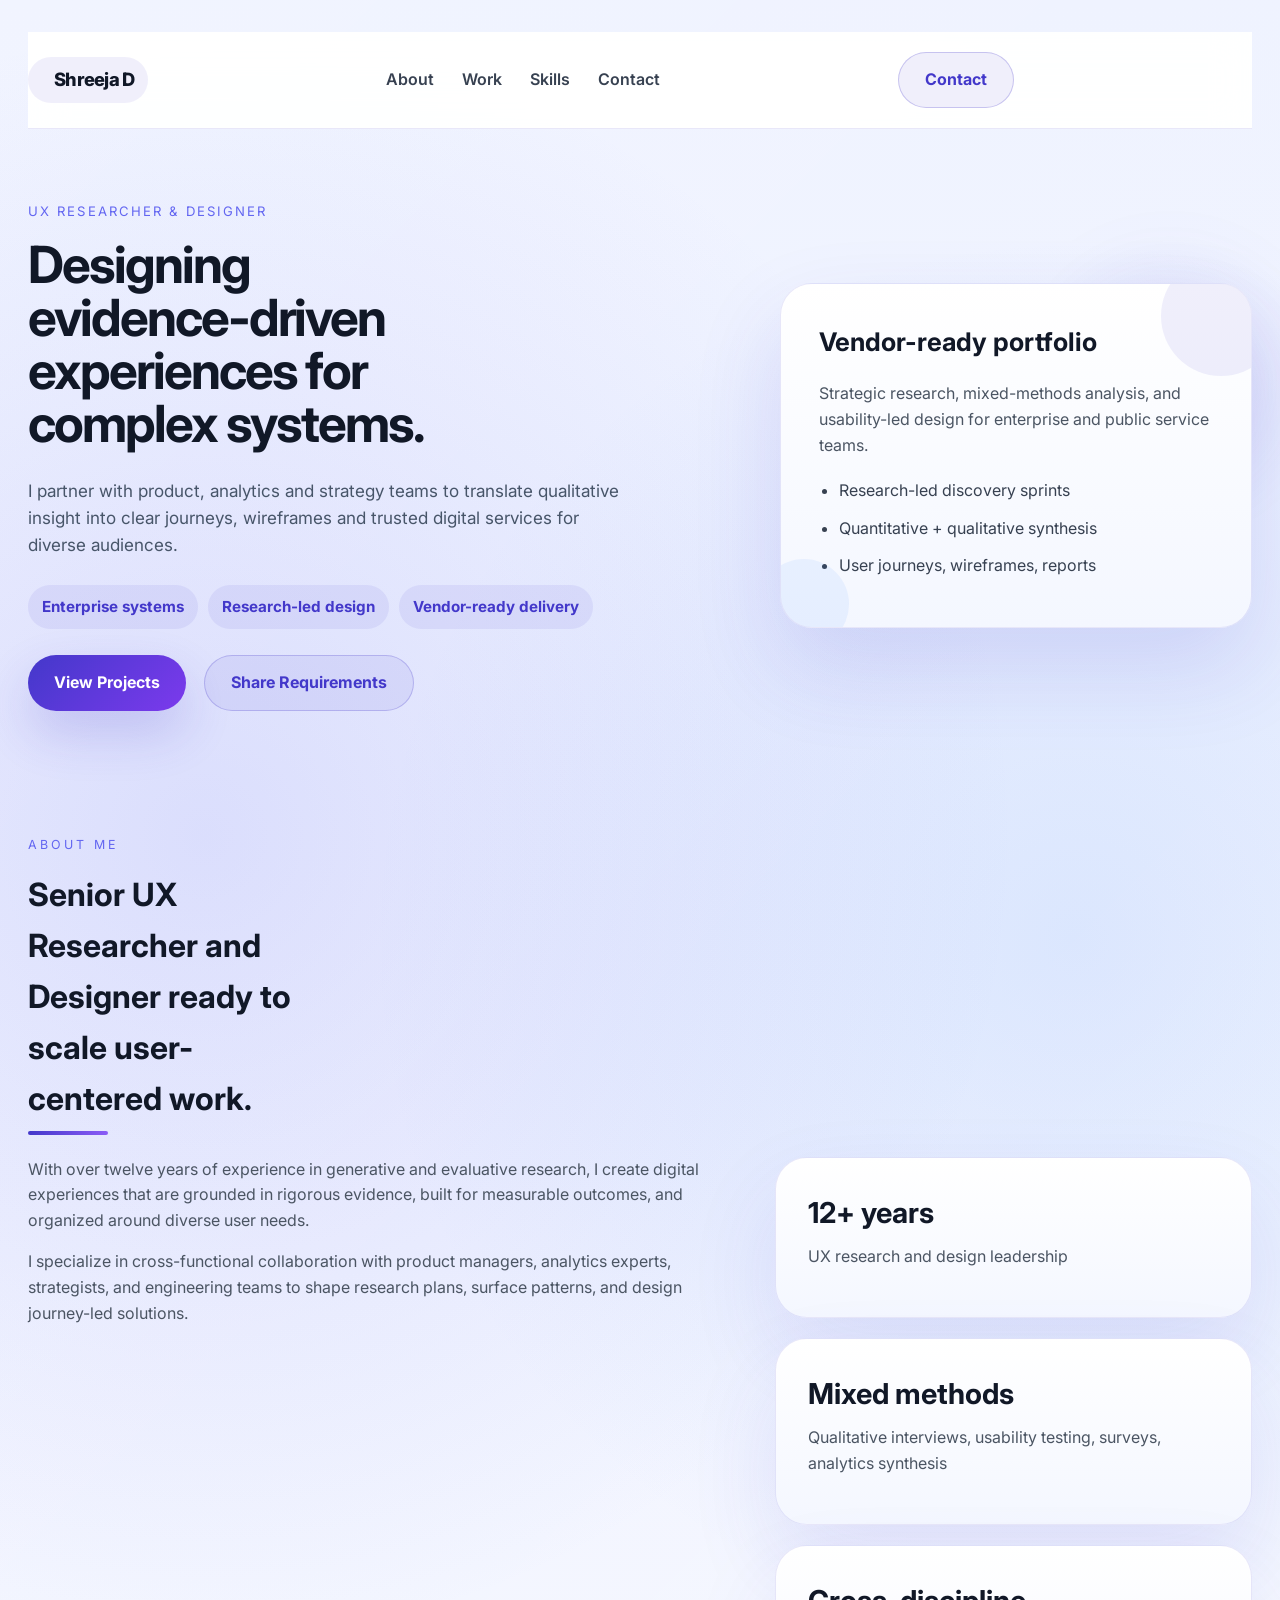
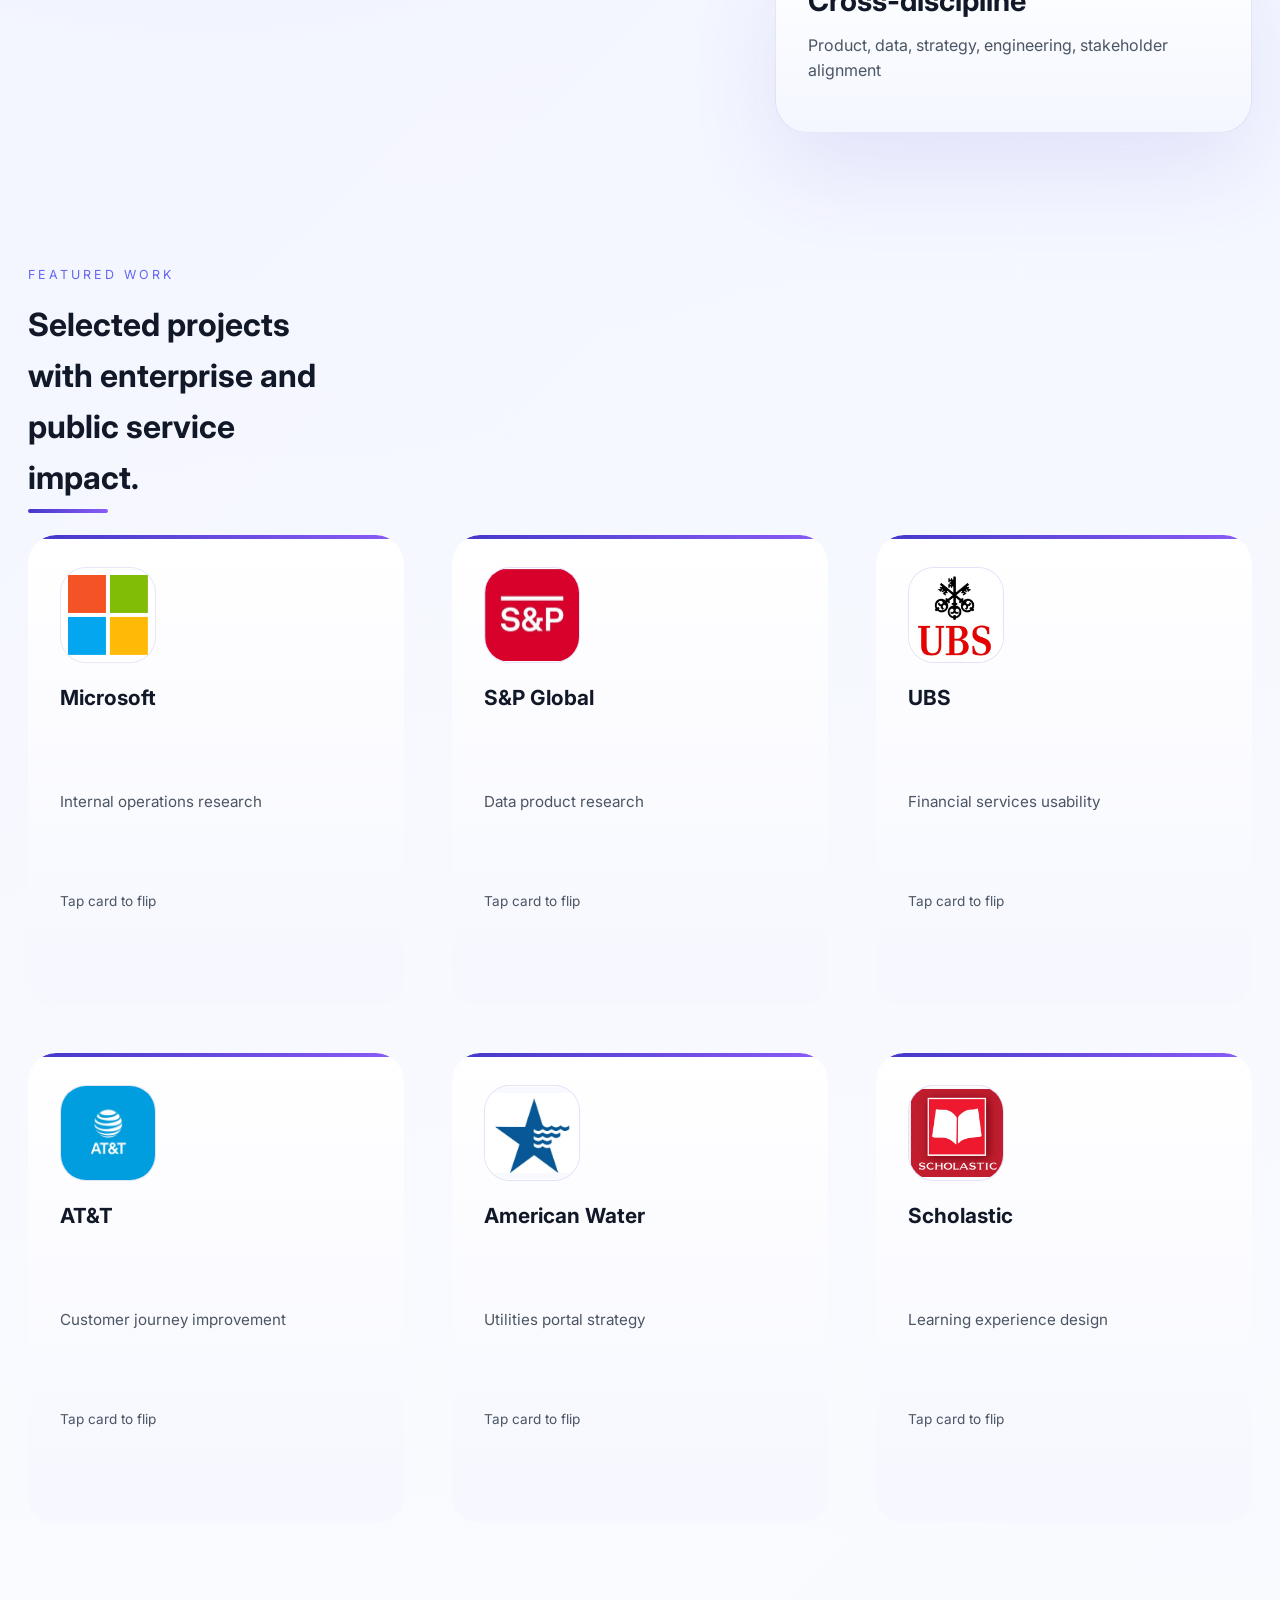
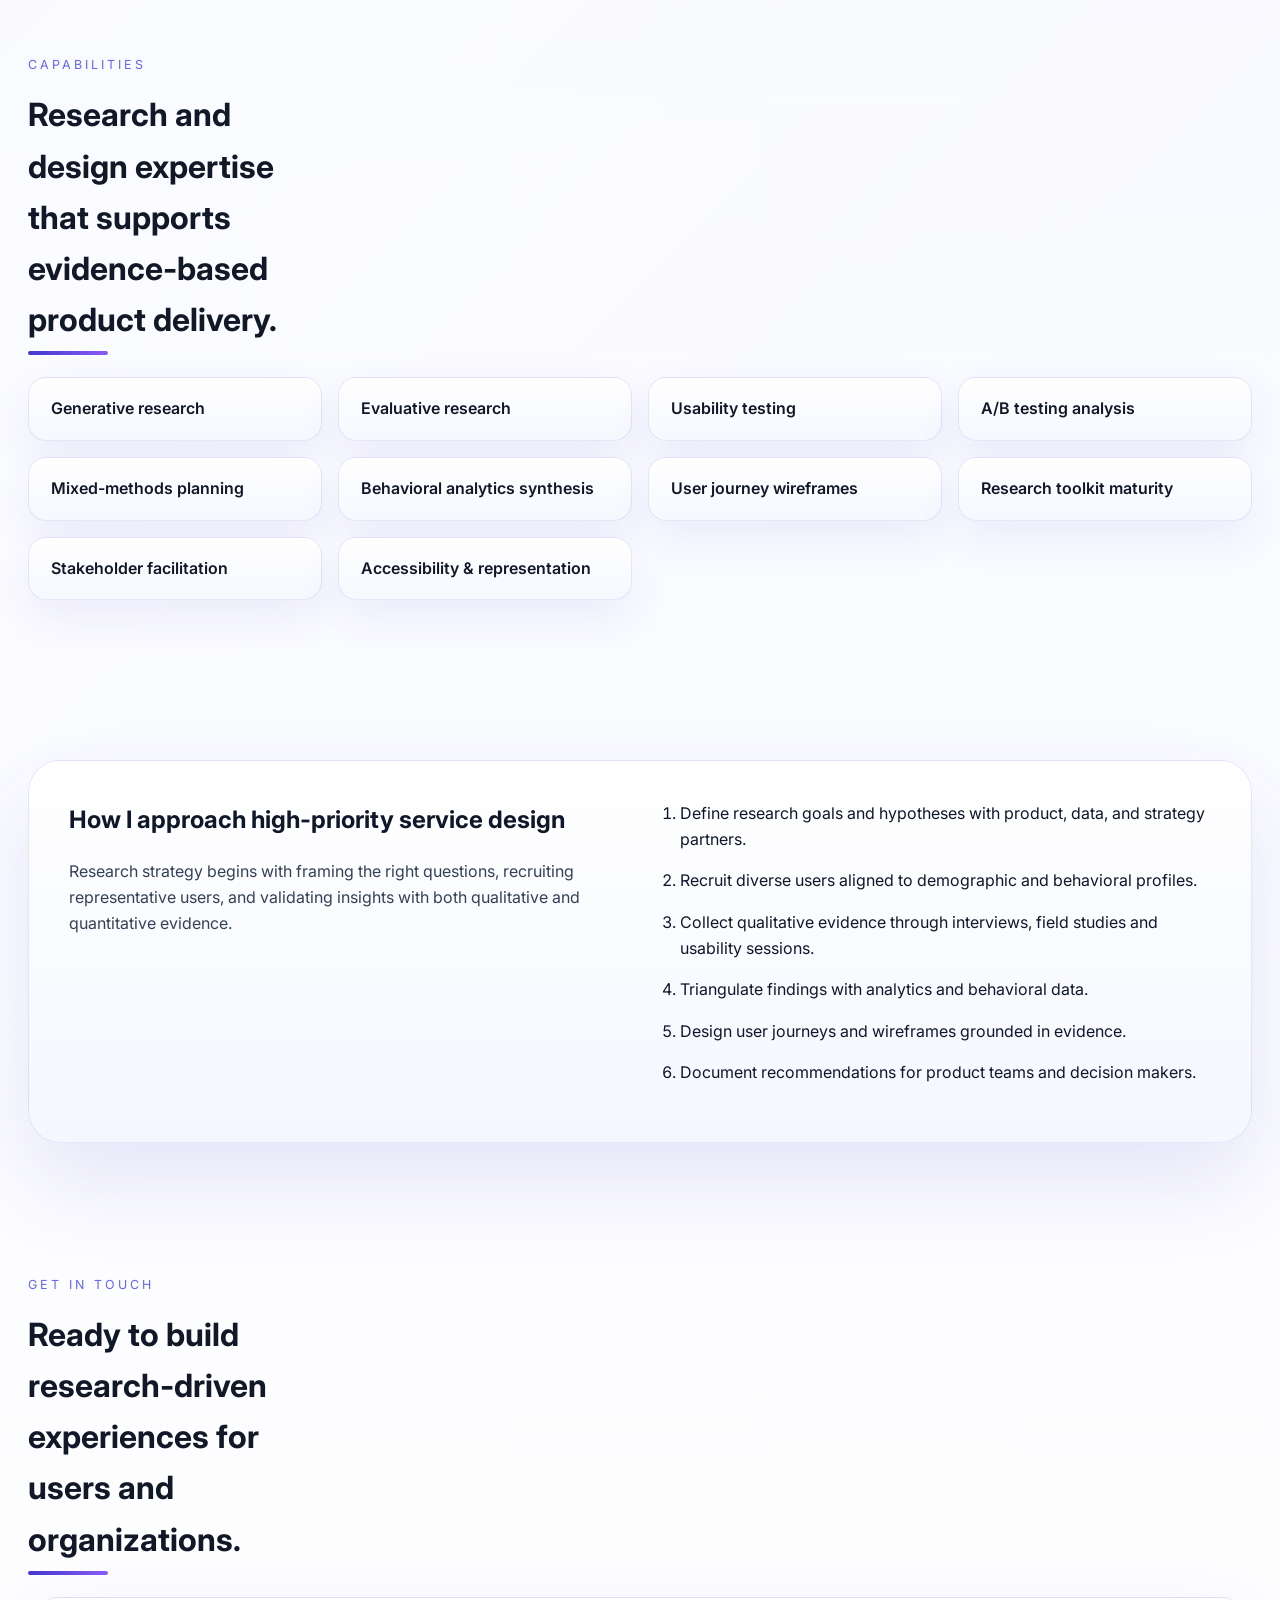
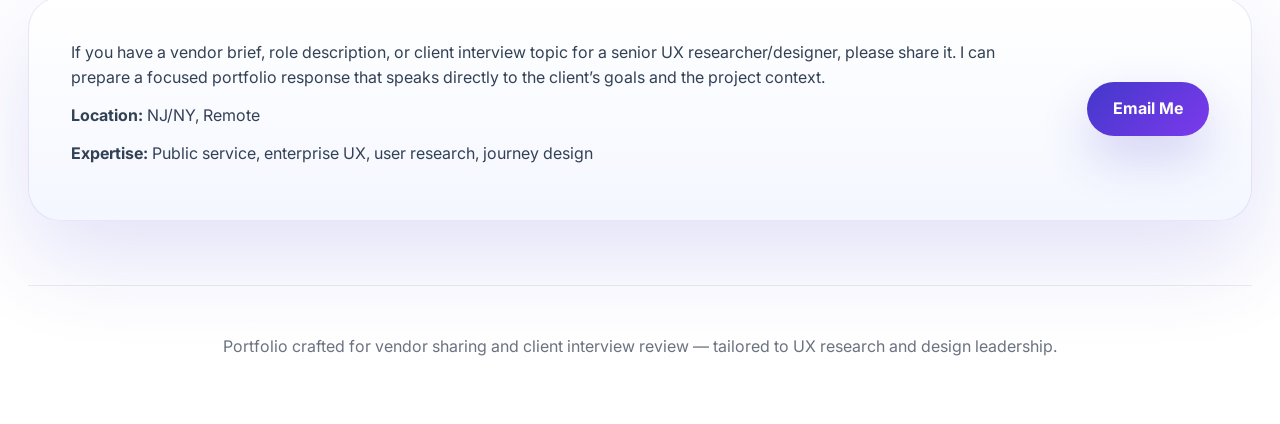
==== index.html @ b793b6b2 "Initial portfolio commit" ====
<!DOCTYPE html>
<html lang="en">
<head>
  <meta charset="UTF-8" />
  <meta name="viewport" content="width=device-width, initial-scale=1.0" />
  <title>Shreeja Portfolio | UX Researcher & Designer</title>
  <link rel="preconnect" href="https://fonts.googleapis.com" />
  <link rel="preconnect" href="https://fonts.gstatic.com" crossorigin />
  <link href="https://fonts.googleapis.com/css2?family=Inter:wght@400;500;600;700;800&display=swap" rel="stylesheet" />
  <link rel="stylesheet" href="styles.css" />
</head>
<body>
  <a class="skip-link" href="#main-content">Skip to main content</a>
  <div class="page-shell">
    <header class="site-header">
      <a class="brand" href="#home" aria-label="Go to homepage">Shreeja D</a>
      <button class="menu-toggle" aria-controls="primary-navigation" aria-expanded="false" aria-label="Open navigation menu">
        <span></span>
        <span></span>
        <span></span>
      </button>
      <nav class="nav-links" id="primary-navigation" aria-label="Primary navigation">
        <a href="#about">About</a>
        <a href="#work">Work</a>
        <a href="#skills">Skills</a>
        <a href="#contact">Contact</a>
      </nav>
      <a class="header-cta button button-secondary" href="#contact">Contact</a>
      <div class="nav-backdrop" aria-hidden="true"></div>
    </header>

    <main id="main-content">
      <section class="hero" id="home">
        <div class="hero-copy">
          <p class="eyebrow">UX Researcher & Designer</p>
          <h1>Designing evidence-driven experiences for complex systems.</h1>
          <p class="hero-text">I partner with product, analytics and strategy teams to translate qualitative insight into clear journeys, wireframes and trusted digital services for diverse audiences.</p>
          <div class="hero-highlights">
            <span>Enterprise systems</span>
            <span>Research-led design</span>
            <span>Vendor-ready delivery</span>
          </div>
          <div class="hero-actions">
            <a class="button button-primary" href="#work">View Projects</a>
            <a class="button button-secondary" href="#contact">Share Requirements</a>
          </div>
        </div>
        <div class="hero-panel">
          <div class="panel-card">
            <h2>Vendor-ready portfolio</h2>
            <p>Strategic research, mixed-methods analysis, and usability-led design for enterprise and public service teams.</p>
            <ul>
              <li>Research-led discovery sprints</li>
              <li>Quantitative + qualitative synthesis</li>
              <li>User journeys, wireframes, reports</li>
            </ul>
          </div>
        </div>
      </section>

      <section class="section about" id="about">
        <div class="section-heading">
          <span>About Me</span>
          <h2>Senior UX Researcher and Designer ready to scale user-centered work.</h2>
        </div>
        <div class="about-grid">
          <div>
            <p>With over twelve years of experience in generative and evaluative research, I create digital experiences that are grounded in rigorous evidence, built for measurable outcomes, and organized around diverse user needs.</p>
            <p>I specialize in cross-functional collaboration with product managers, analytics experts, strategists, and engineering teams to shape research plans, surface patterns, and design journey-led solutions.</p>
          </div>
          <div class="stats-panel">
            <div>
              <span>12+ years</span>
              <p>UX research and design leadership</p>
            </div>
            <div>
              <span>Mixed methods</span>
              <p>Qualitative interviews, usability testing, surveys, analytics synthesis</p>
            </div>
            <div>
              <span>Cross-discipline</span>
              <p>Product, data, strategy, engineering, stakeholder alignment</p>
            </div>
          </div>
        </div>
      </section>

      <section class="section work" id="work">
        <div class="section-heading">
          <span>Featured Work</span>
          <h2>Selected projects with enterprise and public service impact.</h2>
        </div>
        <div class="project-grid">
          <article class="project-card" role="button" tabindex="0" aria-expanded="false">
            <div class="project-card-inner">
              <div class="project-card-face project-card-front">
                <div class="company-logo logo-microsoft" aria-hidden="true">
                  <svg viewBox="0 0 80 80" aria-hidden="true" role="img">
                    <rect x="0" y="0" width="38" height="38" fill="#f35325" />
                    <rect x="42" y="0" width="38" height="38" fill="#81bc06" />
                    <rect x="0" y="42" width="38" height="38" fill="#05a6f0" />
                    <rect x="42" y="42" width="38" height="38" fill="#ffba08" />
                  </svg>
                </div>
                <div class="project-card-body">
                  <h3>Microsoft</h3>
                  <p class="company-role">Internal operations research</p>
                  <p class="card-hint">Tap card to flip</p>
                </div>
              </div>
              <div class="project-card-face project-card-back">
                <div class="project-card-body">
                  <h3>Microsoft</h3>
                  <p>Led research and journey mapping for internal digital operations, combining stakeholder interviews, analytics synthesis, and usability evaluation.</p>
                </div>
              </div>
            </div>
          </article>
          <article class="project-card" role="button" tabindex="0" aria-expanded="false">
            <div class="project-card-inner">
              <div class="project-card-face project-card-front">
                <div class="company-logo" aria-hidden="true">
                  <img src="logos/sp-global.jpg" alt="S&amp;P Global logo">
                </div>
                <div class="project-card-body">
                  <h3>S&amp;P Global</h3>
                  <p class="company-role">Data product research</p>
                  <p class="card-hint">Tap card to flip</p>
                </div>
              </div>
              <div class="project-card-face project-card-back">
                <div class="project-card-body">
                  <h3>S&amp;P Global</h3>
                  <p>Designed evidence-based research plans and wireframes for a data-driven product experience, ensuring accessibility and inclusive insights.</p>
                </div>
              </div>
            </div>
          </article>
          <article class="project-card" role="button" tabindex="0" aria-expanded="false">
            <div class="project-card-inner">
              <div class="project-card-face project-card-front">
                <div class="company-logo" aria-hidden="true">
                  <img src="logos/ubs.jpg" alt="UBS logo" class="ubs-logo">
                </div>
                <div class="project-card-body">
                  <h3>UBS</h3>
                  <p class="company-role">Financial services usability</p>
                  <p class="card-hint">Tap card to flip</p>
                </div>
              </div>
              <div class="project-card-face project-card-back">
                <div class="project-card-body">
                  <h3>UBS</h3>
                  <p>Executed generative field research and evaluative usability testing to refine the user flow for a complex financial services platform.</p>
                </div>
              </div>
            </div>
          </article>
          <article class="project-card" role="button" tabindex="0" aria-expanded="false">
            <div class="project-card-inner">
              <div class="project-card-face project-card-front">
                <div class="company-logo" aria-hidden="true">
                  <img src="logos/att.jpg" alt="AT&amp;T logo">
                </div>
                <div class="project-card-body">
                  <h3>AT&amp;T</h3>
                  <p class="company-role">Customer journey improvement</p>
                  <p class="card-hint">Tap card to flip</p>
                </div>
              </div>
              <div class="project-card-face project-card-back">
                <div class="project-card-body">
                  <h3>AT&amp;T</h3>
                  <p>Collaborated with analytics teams to triangulate behavioral data and qualitative findings, delivering improved customer journeys across digital channels.</p>
                </div>
              </div>
            </div>
          </article>
          <article class="project-card" role="button" tabindex="0" aria-expanded="false">
            <div class="project-card-inner">
              <div class="project-card-face project-card-front">
                <div class="company-logo" aria-hidden="true">
                  <img src="logos/american-water.png" alt="American Water logo">
                </div>
                <div class="project-card-body">
                  <h3>American Water</h3>
                  <p class="company-role">Utilities portal strategy</p>
                  <p class="card-hint">Tap card to flip</p>
                </div>
              </div>
              <div class="project-card-face project-card-back">
                <div class="project-card-body">
                  <h3>American Water</h3>
                  <p>Delivered research-led wireframes and experience recommendations for a utilities customer portal, focused on accessibility and service clarity.</p>
                </div>
              </div>
            </div>
          </article>
          <article class="project-card" role="button" tabindex="0" aria-expanded="false">
            <div class="project-card-inner">
              <div class="project-card-face project-card-front">
                <div class="company-logo" aria-hidden="true">
                  <img src="logos/scholastic.png" alt="Scholastic logo">
                </div>
                <div class="project-card-body">
                  <h3>Scholastic</h3>
                  <p class="company-role">Learning experience design</p>
                  <p class="card-hint">Tap card to flip</p>
                </div>
              </div>
              <div class="project-card-face project-card-back">
                <div class="project-card-body">
                  <h3>Scholastic</h3>
                  <p>Led research synthesis workshops with product and content teams to align learning experience design around user evidence and strategic goals.</p>
                </div>
              </div>
            </div>
          </article>
        </div>
      </section>

      <section class="section skills" id="skills">
        <div class="section-heading">
          <span>Capabilities</span>
          <h2>Research and design expertise that supports evidence-based product delivery.</h2>
        </div>
        <div class="skills-grid">
          <div class="skill-pill">Generative research</div>
          <div class="skill-pill">Evaluative research</div>
          <div class="skill-pill">Usability testing</div>
          <div class="skill-pill">A/B testing analysis</div>
          <div class="skill-pill">Mixed-methods planning</div>
          <div class="skill-pill">Behavioral analytics synthesis</div>
          <div class="skill-pill">User journey wireframes</div>
          <div class="skill-pill">Research toolkit maturity</div>
          <div class="skill-pill">Stakeholder facilitation</div>
          <div class="skill-pill">Accessibility & representation</div>
        </div>
      </section>

      <section class="section approach">
        <div class="approach-card">
          <div>
            <h2>How I approach high-priority service design</h2>
            <p>Research strategy begins with framing the right questions, recruiting representative users, and validating insights with both qualitative and quantitative evidence.</p>
          </div>
          <ol>
            <li>Define research goals and hypotheses with product, data, and strategy partners.</li>
            <li>Recruit diverse users aligned to demographic and behavioral profiles.</li>
            <li>Collect qualitative evidence through interviews, field studies and usability sessions.</li>
            <li>Triangulate findings with analytics and behavioral data.</li>
            <li>Design user journeys and wireframes grounded in evidence.</li>
            <li>Document recommendations for product teams and decision makers.</li>
          </ol>
        </div>
      </section>

      <section class="section contact" id="contact">
        <div class="section-heading">
          <span>Get in Touch</span>
          <h2>Ready to build research-driven experiences for users and organizations.</h2>
        </div>
        <div class="contact-panel">
          <div>
            <p>If you have a vendor brief, role description, or client interview topic for a senior UX researcher/designer, please share it. I can prepare a focused portfolio response that speaks directly to the client’s goals and the project context.</p>
            <p><strong>Location:</strong> NJ/NY, Remote</p>
            <p><strong>Expertise:</strong> Public service, enterprise UX, user research, journey design</p>
          </div>
          <a class="button button-primary" href="mailto:shreejades@gmail.com">Email Me</a>
        </div>
      </section>
    </main>

    <footer class="site-footer">
      <p>Portfolio crafted for vendor sharing and client interview review — tailored to UX research and design leadership.</p>
    </footer>
  </div>
  <script src="script.js"></script>
</body>
</html>
---- styles.css ----
:root {
  color-scheme: dark;
  color: #111827;
  background: #f7f8fb;
  font-family: 'Inter', sans-serif;
  font-size: 16px;
  line-height: 1.6;
  scroll-behavior: smooth;
}
* {
  box-sizing: border-box;
}
html {
  scroll-behavior: smooth;
}
body {
  margin: 0;
  min-height: 100vh;
  background:
    radial-gradient(circle at 16% 16%, rgba(99, 102, 241, 0.16) 0%, transparent 18%),
    radial-gradient(circle at 84% 18%, rgba(59, 130, 246, 0.12) 0%, transparent 16%),
    linear-gradient(135deg, rgba(255,255,255,0.18) 0%, rgba(255,255,255,0.02) 28%, rgba(255,255,255,0.16) 54%, rgba(255,255,255,0.02) 82%),
    linear-gradient(180deg, #eef2ff 0%, #f6f8ff 48%, #ffffff 100%);
  position: relative;
  overflow-x: hidden;
}
body::before {
  content: '';
  position: absolute;
  inset: 0;
  background: radial-gradient(circle at 12% 24%, rgba(103, 116, 239, 0.16) 0%, transparent 22%),
              radial-gradient(circle at 88% 10%, rgba(67, 56, 202, 0.16) 0%, transparent 18%),
              radial-gradient(circle at 50% 100%, rgba(59, 130, 246, 0.08) 0%, transparent 20%);
  pointer-events: none;
  z-index: -1;
}
body::after {
  content: '';
  position: absolute;
  inset: 0;
  background-image:
    radial-gradient(circle at 30% 20%, rgba(255, 255, 255, 0.18) 0%, transparent 20%),
    radial-gradient(circle at 70% 10%, rgba(255, 255, 255, 0.12) 0%, transparent 18%),
    linear-gradient(90deg, rgba(255, 255, 255, 0.06) 0%, rgba(255, 255, 255, 0.06) 1px, transparent 1px, transparent 20px),
    linear-gradient(0deg, rgba(255, 255, 255, 0.04) 0%, rgba(255, 255, 255, 0) 100%);
  opacity: 0.55;
  pointer-events: none;
  z-index: -1;
}
.skip-link {
  position: absolute;
  top: 16px;
  left: 16px;
  z-index: 100;
  padding: 12px 18px;
  background: #4338ca;
  color: white;
  border-radius: 999px;
  font-size: 0.95rem;
  text-decoration: none;
  transform: translateY(-150%);
  transition: transform 0.2s ease, opacity 0.2s ease;
}
.skip-link:focus-visible {
  transform: translateY(0);
  opacity: 1;
  outline: 3px solid rgba(255,255,255,0.9);
  outline-offset: 4px;
}
a,
.button {
  transition: transform 0.2s ease, box-shadow 0.2s ease, color 0.2s ease;
}
a:focus-visible,
.button:focus-visible {
  outline: 3px solid rgba(67,56,202,0.4);
  outline-offset: 4px;
}
.nav-links a:hover,
.nav-links a:focus-visible {
  color: #4338ca;
}
.page-shell {
  max-width: 1320px;
  margin: 0 auto;
  padding: 32px 28px;
}
.site-header {
  display: flex;
  justify-content: space-between;
  align-items: center;
  gap: 16px;
  padding: 20px 0;
  position: sticky;
  top: 0;
  background: rgba(255, 255, 255, 0.94);
  backdrop-filter: blur(18px);
  border-bottom: 1px solid rgba(67, 56, 202, 0.12);
  z-index: 30;
  transition: box-shadow 0.25s ease, background 0.25s ease, padding 0.25s ease, transform 0.25s ease;
}
.site-header.sticky {
  box-shadow: 0 22px 60px rgba(15, 23, 42, 0.12);
}
@media (min-width: 901px) {
  .site-header.sticky {
    padding: 10px 0;
    transform: translateY(-2px);
  }
  .site-header.sticky .brand {
    font-size: 1rem;
  }
}
.menu-toggle {
  display: none;
  width: 42px;
  height: 42px;
  border: none;
  background: transparent;
  cursor: pointer;
  padding: 0;
  align-items: center;
  justify-content: center;
}
.menu-toggle span {
  display: block;
  width: 24px;
  height: 2px;
  margin: 5px auto;
  background: #111827;
  border-radius: 999px;
  transition: transform 0.25s ease, opacity 0.25s ease;
}
.menu-toggle.open span:nth-child(1) {
  transform: translateY(7px) rotate(45deg);
}
.menu-toggle.open span:nth-child(2) {
  opacity: 0;
}
.menu-toggle.open span:nth-child(3) {
  transform: translateY(-7px) rotate(-45deg);
}
.brand {
  display: inline-flex;
  align-items: center;
  font-size: 1.15rem;
  font-weight: 800;
  letter-spacing: -0.04em;
  color: #111827;
  text-decoration: none;
  padding: 8px 14px 8px 26px;
  border-radius: 999px;
  background: rgba(67, 56, 202, 0.08);
}
.brand:hover,
.brand:focus-visible {
  background: rgba(67, 56, 202, 0.14);
}
.nav-links {
  display: flex;
  flex-wrap: wrap;
  gap: 28px;
  align-items: center;
}
.nav-links a {
  color: #374151;
  text-decoration: none;
  font-weight: 600;
  position: relative;
  padding: 4px 0;
}
.nav-links a::after {
  content: '';
  position: absolute;
  left: 0;
  bottom: -2px;
  width: 100%;
  height: 2px;
  background: #4338ca;
  opacity: 0;
  transform: scaleX(0);
  transform-origin: left;
  transition: transform 0.25s ease, opacity 0.25s ease;
}
.nav-links a:hover::after,
.nav-links a:focus-visible::after {
  opacity: 1;
  transform: scaleX(1);
}
.nav-links a:hover,
.nav-links a:focus-visible {
  color: #111827;
}
.header-cta {
  display: inline-flex;
  align-items: center;
  justify-content: center;
  padding: 12px 20px;
  border-radius: 999px;
  border: 1px solid #4338ca;
  color: #4338ca;
  background: transparent;
  font-weight: 700;
  text-decoration: none;
}
.header-cta:hover,
.header-cta:focus-visible {
  background: rgba(67, 56, 202, 0.08);
}
.hero {
  display: grid;
  grid-template-columns: 1.5fr 1fr;
  gap: 44px;
  align-items: center;
  padding: 72px 0 56px;
  position: relative;
}
.hero::before {
  content: '';
  position: absolute;
  top: 12%;
  right: -8%;
  width: 360px;
  height: 360px;
  background: radial-gradient(circle, rgba(67, 56, 202, 0.16) 0%, transparent 58%);
  filter: blur(28px);
  z-index: -1;
}
.eyebrow {
  color: #6366f1;
  text-transform: uppercase;
  letter-spacing: 0.16em;
  font-size: 0.82rem;
  margin: 0 0 16px;
}
.hero h1 {
  margin: 0;
  font-size: clamp(2.8rem, 4vw, 4.4rem);
  line-height: 1.04;
  letter-spacing: -0.04em;
  color: #111827;
  max-width: 13ch;
}
.hero-text {
  max-width: 38rem;
  margin: 26px 0;
  color: #475569;
  font-size: 1.07rem;
}
.hero-highlights {
  display: flex;
  flex-wrap: wrap;
  gap: 10px;
  margin-bottom: 26px;
}
.hero-highlights span {
  display: inline-flex;
  align-items: center;
  justify-content: center;
  padding: 10px 14px;
  border-radius: 999px;
  background: rgba(67, 56, 202, 0.08);
  color: #4338ca;
  font-size: 0.95rem;
  font-weight: 700;
}
.hero-actions {
  display: flex;
  flex-wrap: wrap;
  gap: 18px;
}
.button {
  display: inline-flex;
  align-items: center;
  justify-content: center;
  padding: 14px 26px;
  border-radius: 999px;
  font-weight: 700;
  text-decoration: none;
  transition: transform 0.25s ease, box-shadow 0.25s ease, background 0.25s ease;
}
.button:hover {
  transform: translateY(-2px);
}
.button-primary {
  background: linear-gradient(135deg, #4338ca 0%, #7c3aed 100%);
  color: white;
  box-shadow: 0 22px 50px rgba(67, 56, 202, 0.2);
}
.button-secondary {
  border: 1px solid rgba(67, 56, 202, 0.24);
  color: #4338ca;
  background: rgba(67, 56, 202, 0.08);
}
.button-secondary:hover {
  background: rgba(67, 56, 202, 0.16);
}
.hero-panel {
  display: flex;
  justify-content: flex-end;
  min-height: 420px;
  align-items: center;
}
.panel-card {
  position: relative;
  background: linear-gradient(180deg, #ffffff 0%, #f4f7ff 100%);
  border-radius: 32px;
  padding: 38px 38px 36px;
  box-shadow: 0 40px 90px rgba(67, 56, 202, 0.14);
  border: 1px solid rgba(67, 56, 202, 0.12);
  overflow: hidden;
}
.panel-card::before {
  content: '';
  position: absolute;
  top: -28px;
  right: -30px;
  width: 120px;
  height: 120px;
  background: rgba(67, 56, 202, 0.08);
  border-radius: 50%;
}
.panel-card::after {
  content: '';
  position: absolute;
  bottom: -22px;
  left: -22px;
  width: 90px;
  height: 90px;
  background: rgba(59, 130, 246, 0.08);
  border-radius: 50%;
}
.panel-card h2 {
  margin: 0 0 18px;
  font-size: 1.6rem;
}
.panel-card p {
  margin: 0 0 20px;
  color: #4b5563;
}
.panel-card ul {
  margin: 0;
  padding-left: 20px;
  color: #374151;
}
.panel-card li {
  margin-bottom: 12px;
}
.section {
  padding: 64px 0;
}
.section-heading span {
  display: inline-block;
  color: #6366f1;
  text-transform: uppercase;
  letter-spacing: 0.24em;
  font-size: 0.78rem;
  margin-bottom: 14px;
}
.section-heading h2 {
  margin: 0;
  font-size: clamp(2rem, 2.5vw, 3.1rem);
  color: #111827;
  max-width: 14ch;
}
.section-heading {
  position: relative;
}
.section-heading::after {
  content: '';
  position: absolute;
  left: 0;
  bottom: -10px;
  width: 80px;
  height: 4px;
  border-radius: 999px;
  background: linear-gradient(90deg, #4338ca 0%, #8b5cf6 100%);
}
.about-grid {
  display: grid;
  grid-template-columns: 1.5fr 1fr;
  gap: 32px;
  align-items: start;
  margin-top: 32px;
}
.about-grid p {
  color: #4b5563;
  margin-top: 0;
}
.stats-panel {
  display: grid;
  gap: 20px;
}
.stats-panel div {
  background: linear-gradient(180deg, #ffffff 0%, #f4f7ff 100%);
  border-radius: 32px;
  padding: 32px;
  box-shadow: 0 40px 90px rgba(67, 56, 202, 0.1);
  border: 1px solid rgba(67, 56, 202, 0.12);
}
.stats-panel span {
  display: block;
  font-size: 1.8rem;
  font-weight: 700;
  color: #111827;
  margin-bottom: 8px;
}
.project-grid {
  display: grid;
  grid-template-columns: repeat(auto-fit, minmax(280px, 1fr));
  gap: 48px;
  margin-top: 32px;
  align-items: stretch;
}
.project-card {
  background: transparent;
  border-radius: 28px;
  cursor: pointer;
  perspective: 1400px;
  aspect-ratio: 4 / 5;
  min-height: 360px;
  overflow: hidden;
}
.project-card-inner {
  position: relative;
  width: 100%;
  height: 100%;
  border-radius: 28px;
  transform-style: preserve-3d;
  transition: transform 0.65s ease, box-shadow 0.25s ease;
  box-shadow: 0 24px 55px rgba(67, 56, 202, 0.12);
  will-change: transform;
}
.project-card:hover .project-card-inner,
.project-card:focus-within .project-card-inner {
  box-shadow: 0 32px 70px rgba(67, 56, 202, 0.16);
}
.project-card.open .project-card-inner {
  transform: rotateY(180deg);
}
.project-card-face {
  position: absolute;
  inset: 0;
  border-radius: 28px;
  -webkit-backface-visibility: hidden;
  backface-visibility: hidden;
  display: grid;
  grid-template-rows: auto 1fr;
  gap: 18px;
  padding: 32px;
  overflow: hidden;
  transform-style: preserve-3d;
}
.project-card-front {
  background: linear-gradient(180deg, #ffffff 0%, #f6f7ff 100%);
  transform: rotateY(0deg);
}
.project-card-back {
  background: linear-gradient(180deg, #eef4ff 0%, #ffffff 100%);
  color: #111827;
  transform: rotateY(180deg);
  box-shadow: inset 0 0 0 1px rgba(15, 23, 42, 0.05);
}
.project-card-front::before {
  content: '';
  position: absolute;
  top: 0;
  left: 0;
  right: 0;
  height: 4px;
  border-radius: 28px 28px 0 0;
  background: linear-gradient(90deg, #4338ca 0%, #8b5cf6 100%);
}
.project-card-back h3 {
  color: #0f172a;
}
.project-card-back p {
  color: #475569;
}
.project-card-body {
  display: grid;
  gap: 14px;
}
.project-card-front .project-card-body {
  justify-content: space-between;
}
.card-hint {
  margin: 0;
  color: #9ca3af;
  font-size: 0.85rem;
  line-height: 1.5;
}
.project-card-header {
  display: grid;
  grid-template-columns: auto 1fr;
  gap: 18px;
  align-items: center;
  margin-bottom: 18px;
}
.company-logo {
  width: 96px;
  height: 96px;
  border-radius: 26px;
  display: inline-flex;
  align-items: center;
  justify-content: center;
  background: #f8f9ff;
  overflow: hidden;
  border: 1px solid rgba(67, 56, 202, 0.12);
  box-shadow: inset 0 0 0 1px rgba(255,255,255,0.9);
}
.company-logo svg,
.company-logo span,
.company-logo img {
  width: 100%;
  height: 100%;
  display: inline-flex;
  align-items: center;
  justify-content: center;
}
.company-logo img.ubs-logo {
  transform: scale(1.12);
}
.company-logo svg {
  max-width: 85%;
  max-height: 85%;
}
.company-logo img {
  object-fit: contain;
  object-position: center;
}
.company-logo.logo-microsoft {
  background: #ffffff;
}
.company-logo.logo-spglobal {
  background: #0b5f78;
  color: white;
}
.company-logo.logo-ubs {

  background: #e4002b;
  color: white;
}
.company-logo.logo-att {
  background: #00a1df;
  color: white;
}
.company-logo.logo-american-water {
  background: #005b96;
  color: white;
}
.company-logo.logo-scholastic {
  background: #d92323;
  color: white;
}
.company-logo span {
  font-size: 1rem;
  font-weight: 700;
}
.project-card-front h3 {
  margin: 0;
  font-size: 1.3rem;
}
.project-card-back h3 {
  margin: 0;
  font-size: 1.25rem;
}
.company-role {
  margin: 6px 0 0;
  color: #6b7280;
  font-size: 0.95rem;
}
.project-card-back .company-role {
  color: #475569;
}
.project-card-back p {
  margin: 0;
  color: #475569;
  line-height: 1.8;
}
.project-card p {
  margin: 0;
  color: #4b5563;
}
.project-card-back .project-card-body {
  justify-content: flex-start;
}
.project-card-back .project-card-body p {
  max-width: 100%;
}
.skills-grid {
  display: grid;
  grid-template-columns: repeat(4, minmax(0, 1fr));
  gap: 16px;
  margin-top: 32px;
}
.skill-pill {
  padding: 18px 22px;
  background: linear-gradient(180deg, #ffffff 0%, #f6f8ff 100%);
  border-radius: 18px;
  box-shadow: 0 18px 45px rgba(67, 56, 202, 0.08);
  color: #111827;
  font-weight: 600;
  border: 1px solid rgba(67, 56, 202, 0.12);
  backdrop-filter: blur(10px);
}
.approach-card {
  display: grid;
  grid-template-columns: 1fr 1fr;
  gap: 32px;
  background: linear-gradient(180deg, #ffffff 0%, #f4f7ff 100%);
  color: #0f172a;
  border-radius: 32px;
  padding: 40px;
  margin-top: 32px;
  box-shadow: 0 40px 90px rgba(67, 56, 202, 0.12);
  border: 1px solid rgba(67, 56, 202, 0.12);
}
.approach-card h2 {
  margin-top: 0;
}
.approach-card p {
  color: #334155;
}
.approach-card ol {
  margin: 0;
  padding-left: 24px;
}
.approach-card li {
  margin-bottom: 16px;
}
.contact-panel {
  display: grid;
  grid-template-columns: 1.5fr auto;
  align-items: center;
  gap: 30px;
  background: linear-gradient(180deg, #ffffff 0%, #f4f7ff 100%);
  padding: 42px;
  border-radius: 32px;
  box-shadow: 0 40px 90px rgba(67, 56, 202, 0.14);
  border: 1px solid rgba(67, 56, 202, 0.12);
  margin-top: 32px;
}
.contact-panel p {
  margin: 0 0 12px;
  color: #334155;
}
.site-footer {
  text-align: center;
  padding: 32px 0 16px;
  color: #6b7280;
  border-top: 1px solid rgba(15, 23, 42, 0.08);
}
.hero,
.panel-card,
.section,
.project-card,
.skill-pill,
.approach-card,
.contact-panel,
.stats-panel div {
  opacity: 0;
  transform: translateY(18px);
  animation: fadeInUp 0.72s ease both;
}
.panel-card {
  animation-delay: 0.08s;
}
.hero-copy,
.hero-panel {
  animation-delay: 0.05s;
}
.project-card {
  animation-delay: 0.1s;
}
.skill-pill {
  animation-delay: 0.14s;
}
.stats-panel div {
  animation-delay: 0.12s;
}
.approach-card {
  animation-delay: 0.16s;
}
.contact-panel {
  animation-delay: 0.18s;
}
@keyframes fadeInUp {
  from {
    opacity: 0;
    transform: translateY(18px);
  }
  to {
    opacity: 1;
    transform: translateY(0);
  }
}
@media (max-width: 900px) {
  .menu-toggle {
    display: inline-flex;
  }
  .header-cta {
    display: none;
  }
  .nav-links {
    position: absolute;
    top: 100%;
    right: 0;
    left: 0;
    margin: 0;
    padding: 18px 24px 24px;
    flex-direction: column;
    gap: 14px;
    background: white;
    border-radius: 0 0 28px 28px;
    box-shadow: 0 18px 40px rgba(15, 23, 42, 0.08);
    transform: scaleY(0);
    transform-origin: top;
    transition: transform 0.24s ease, visibility 0.24s ease, opacity 0.24s ease;
    visibility: hidden;
    opacity: 0;
    z-index: 20;
  }
  .nav-backdrop {
    position: fixed;
    inset: 0;
    background: rgba(15, 23, 42, 0.32);
    opacity: 0;
    pointer-events: none;
    transition: opacity 0.24s ease;
    z-index: 10;
  }
  .nav-links.open + .nav-backdrop,
  .nav-backdrop.open {
    opacity: 1;
    pointer-events: auto;
  }
  .nav-links.open {
    visibility: visible;
    opacity: 1;
    transform: scaleY(1);
  }
  .nav-links a {
    display: block;
    padding: 12px 0;
    border-bottom: 1px solid #e5e7eb;
  }
  .site-header {
    align-items: center;
  }
  .hero,
  .about-grid,
  .project-grid,
  .approach-card,
  .contact-panel {
    grid-template-columns: 1fr;
  }
  .hero {
    padding: 40px 0;
  }
  .project-grid {
    grid-template-columns: repeat(2, minmax(0, 1fr));
  }
  .skills-grid {
    grid-template-columns: repeat(2, minmax(0, 1fr));
  }
}
@media (max-width: 680px) {
  .nav-links {
    flex-direction: column;
    align-items: center;
    justify-content: center;
  }
  .section-heading h2 {
    max-width: 100%;
  }
  .skills-grid,
  .project-grid {
    grid-template-columns: 1fr;
  }
  .hero {
    padding: 30px 0;
  }
  .hero-panel {
    justify-content: center;
  }
  .hero-actions {
    justify-content: center;
  }
  .project-card {
    min-height: 180px;
  }
  .contact-panel {
    padding: 28px;
  }
}
@media (max-width: 520px) {
  .nav-links a {
    width: 100%;
    text-align: center;
  }
  .button {
    width: 100%;
  }
}
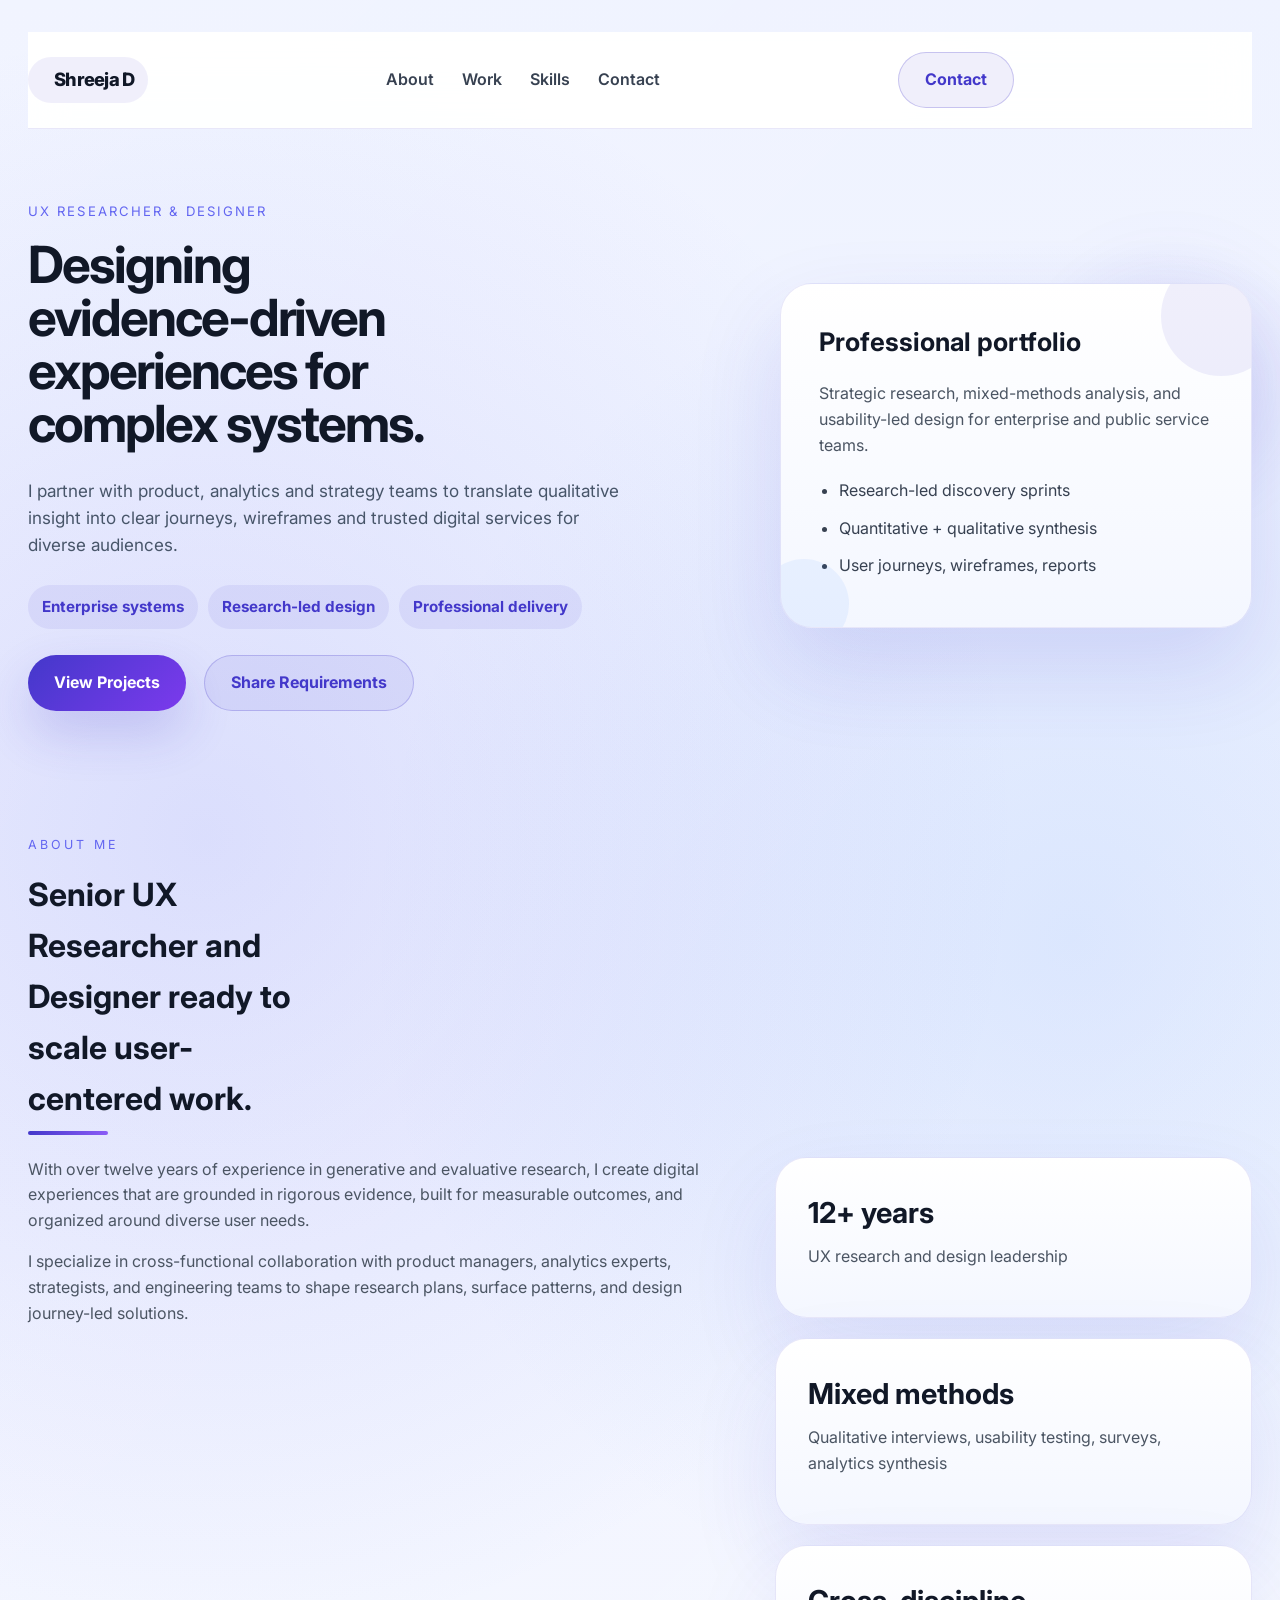
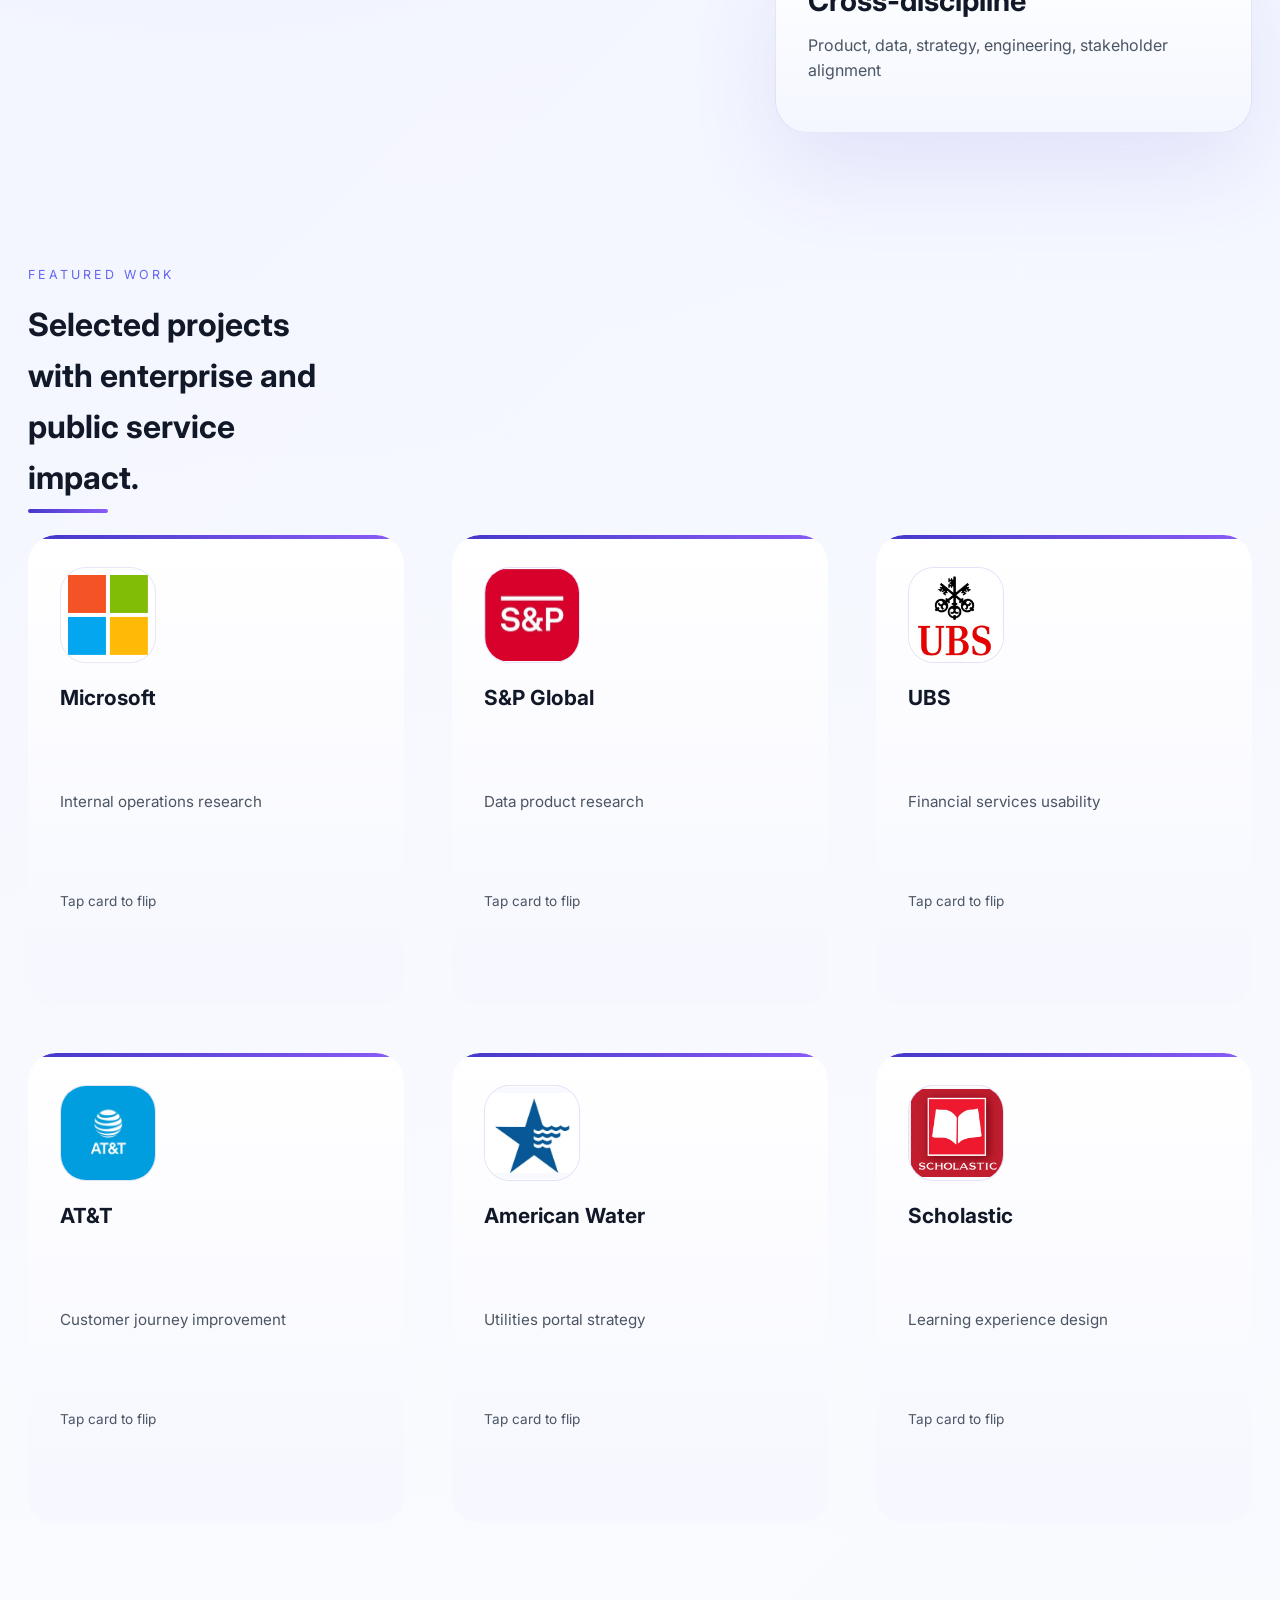
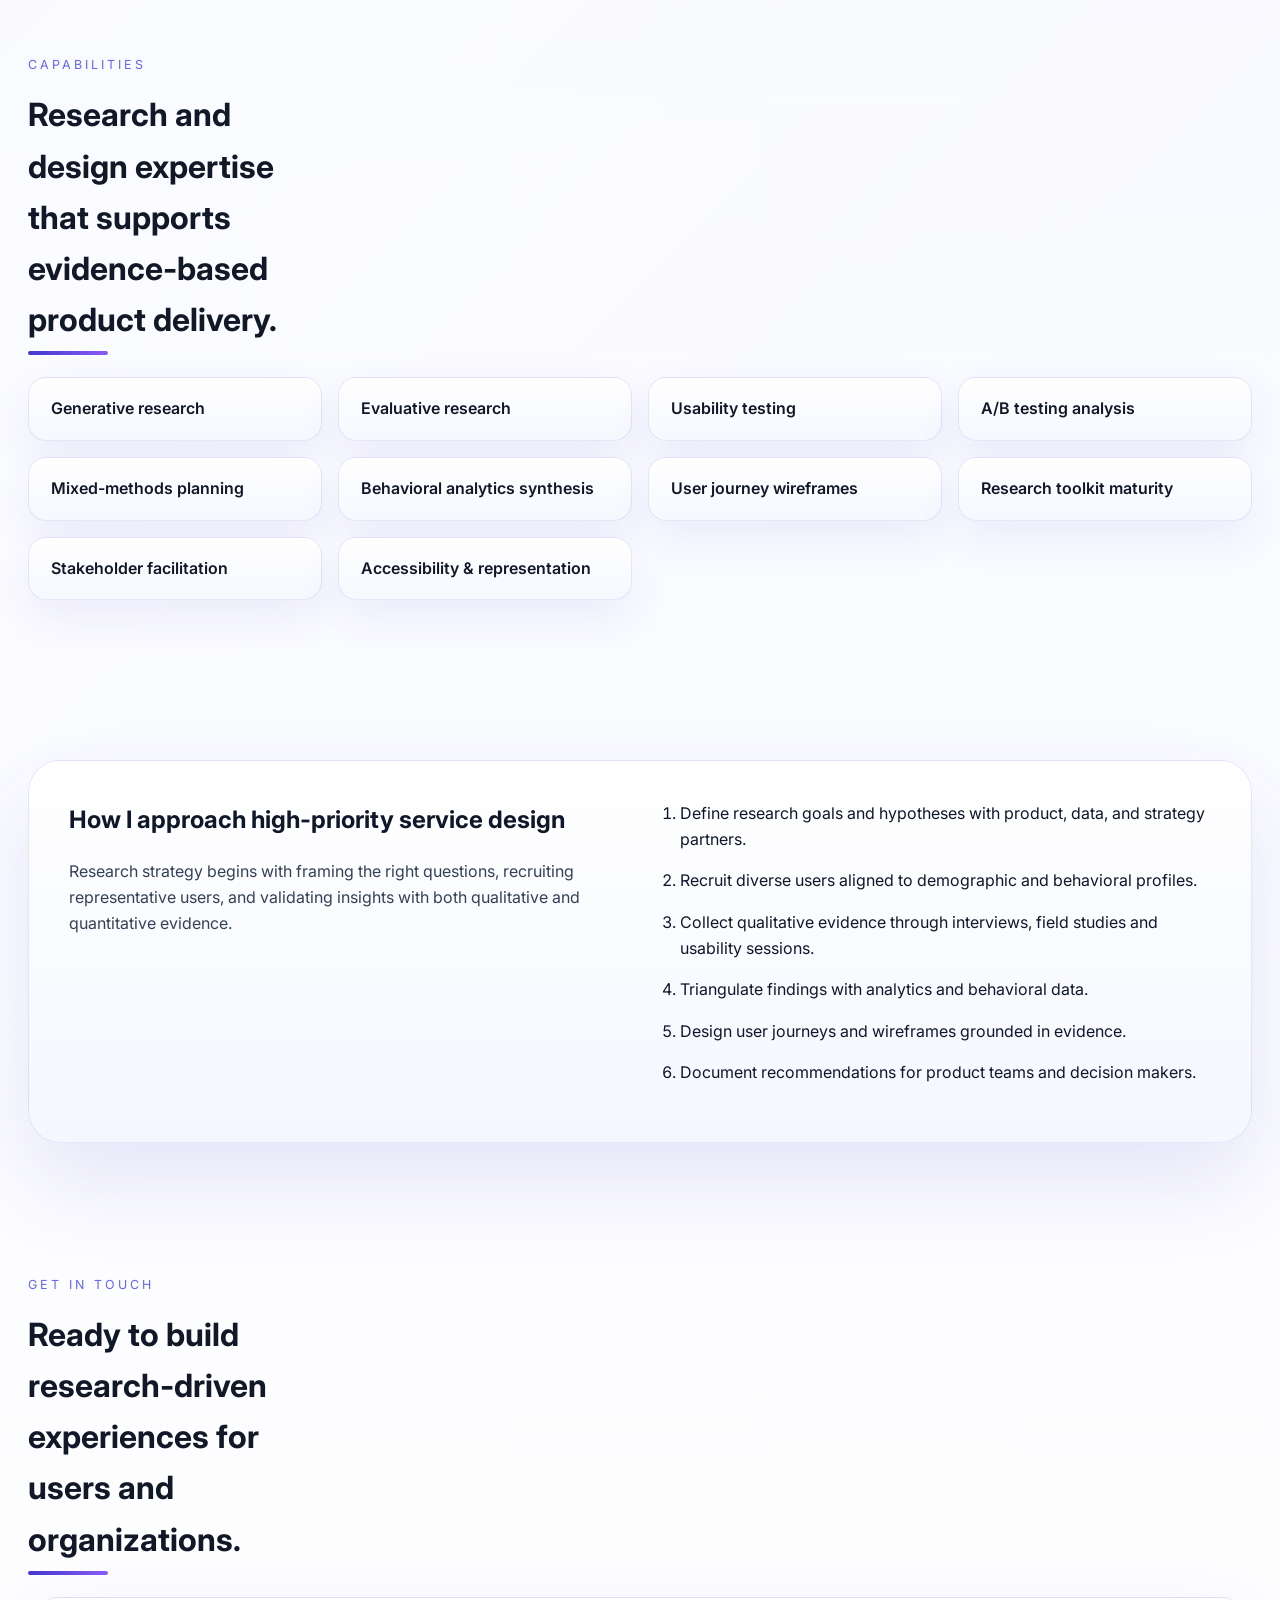
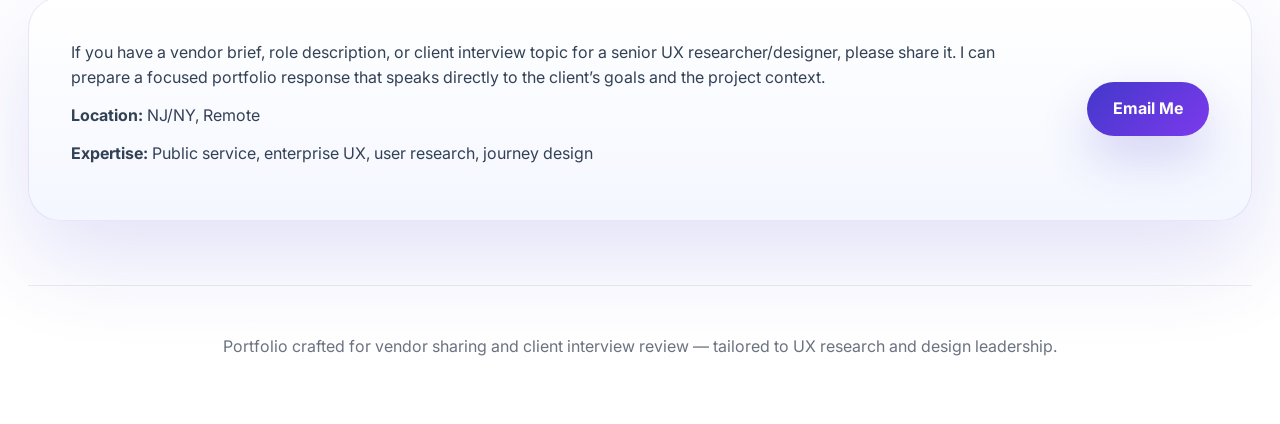
==== commit de6f2f75: "Change vendor-ready to professional portfolio" ====
--- a/index.html
+++ b/index.html
@@ -38,7 +38,7 @@
           <div class="hero-highlights">
             <span>Enterprise systems</span>
             <span>Research-led design</span>
-            <span>Vendor-ready delivery</span>
+            <span>Professional delivery</span>
           </div>
           <div class="hero-actions">
             <a class="button button-primary" href="#work">View Projects</a>
@@ -47,7 +47,7 @@
         </div>
         <div class="hero-panel">
           <div class="panel-card">
-            <h2>Vendor-ready portfolio</h2>
+            <h2>Professional portfolio</h2>
             <p>Strategic research, mixed-methods analysis, and usability-led design for enterprise and public service teams.</p>
             <ul>
               <li>Research-led discovery sprints</li>
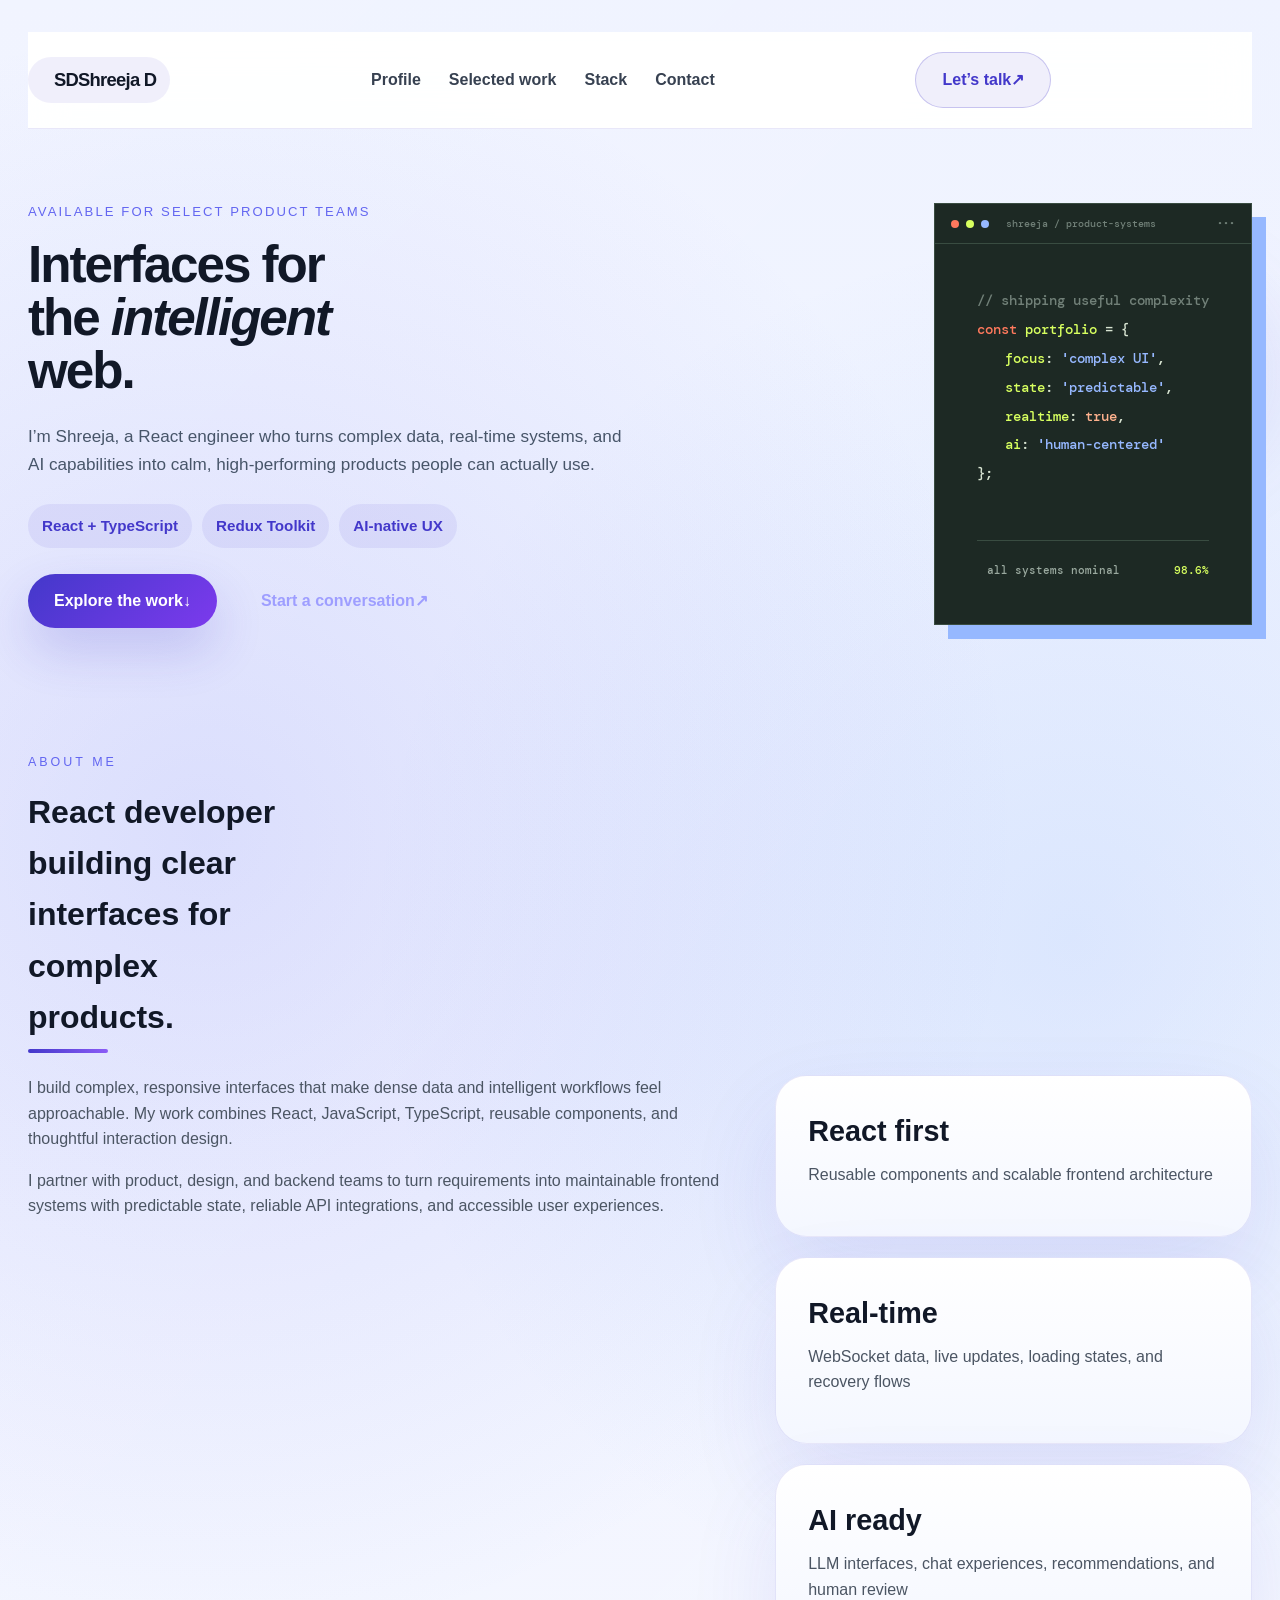
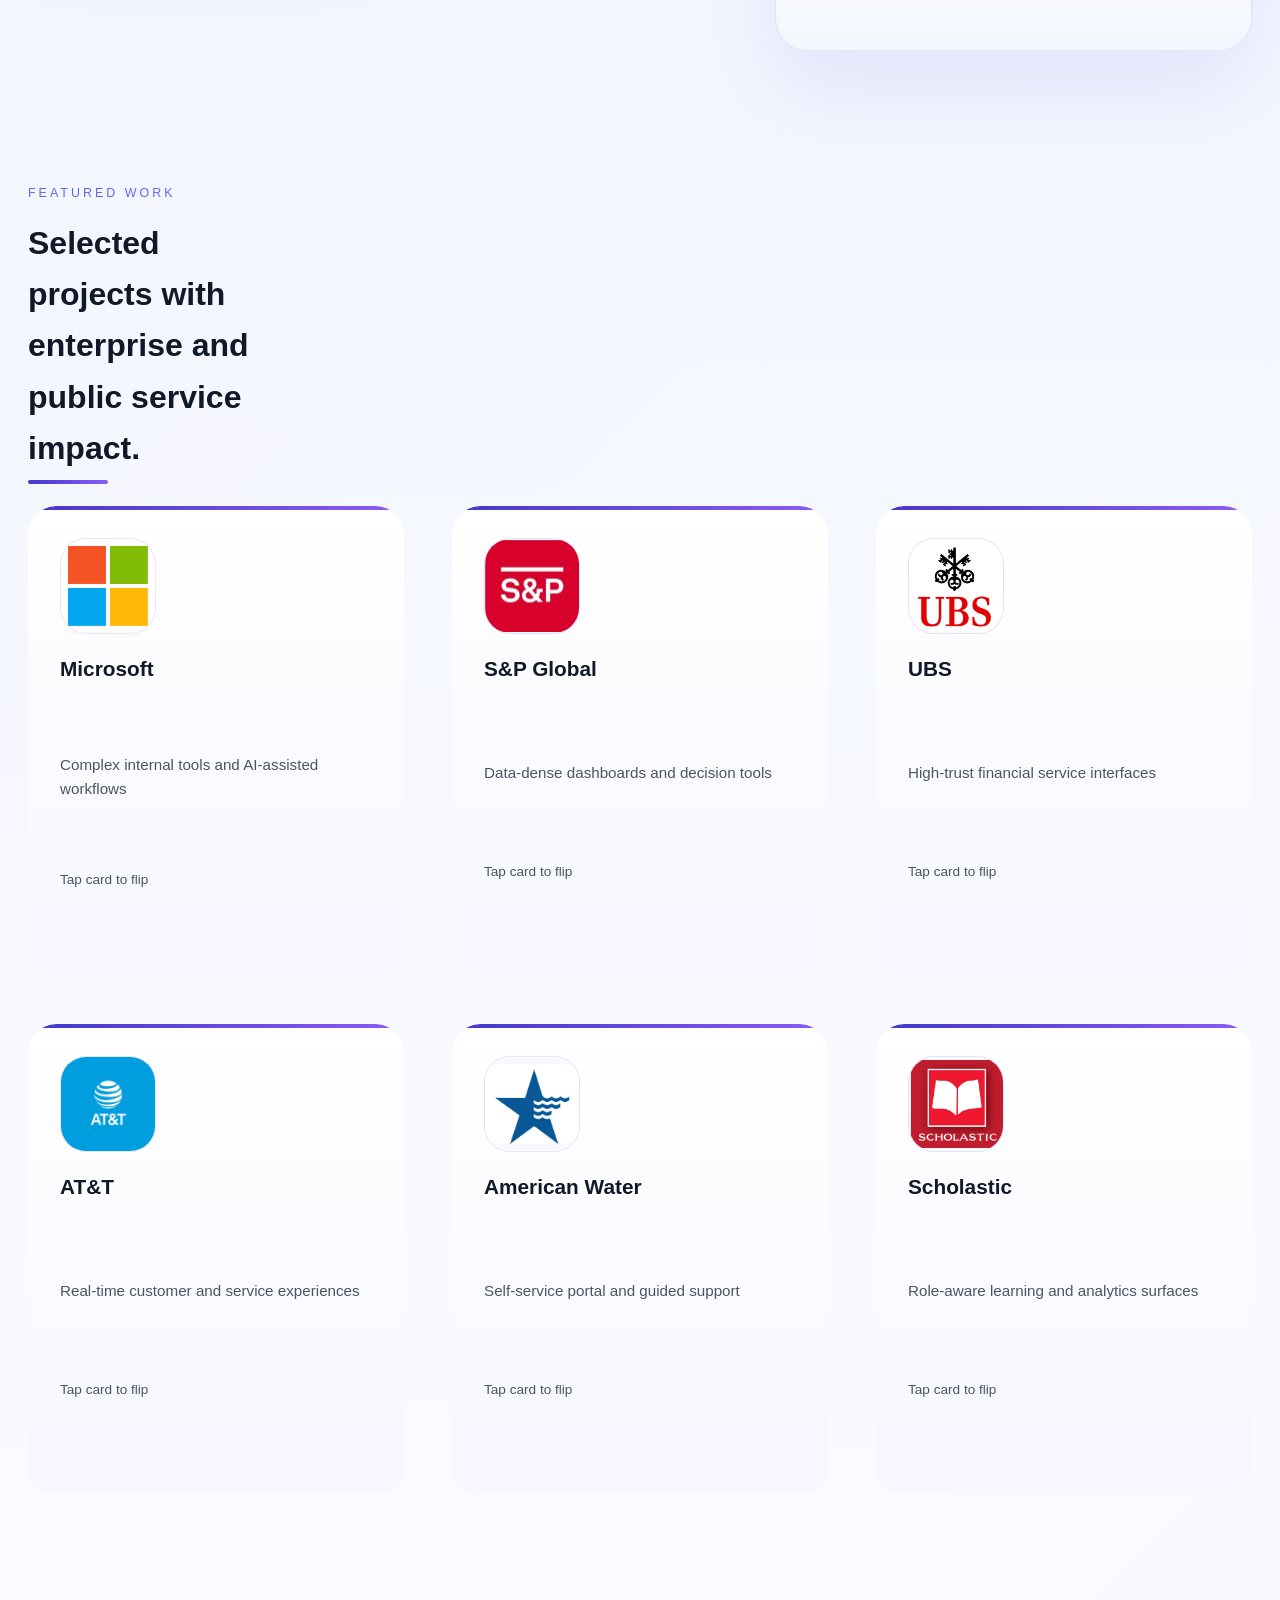
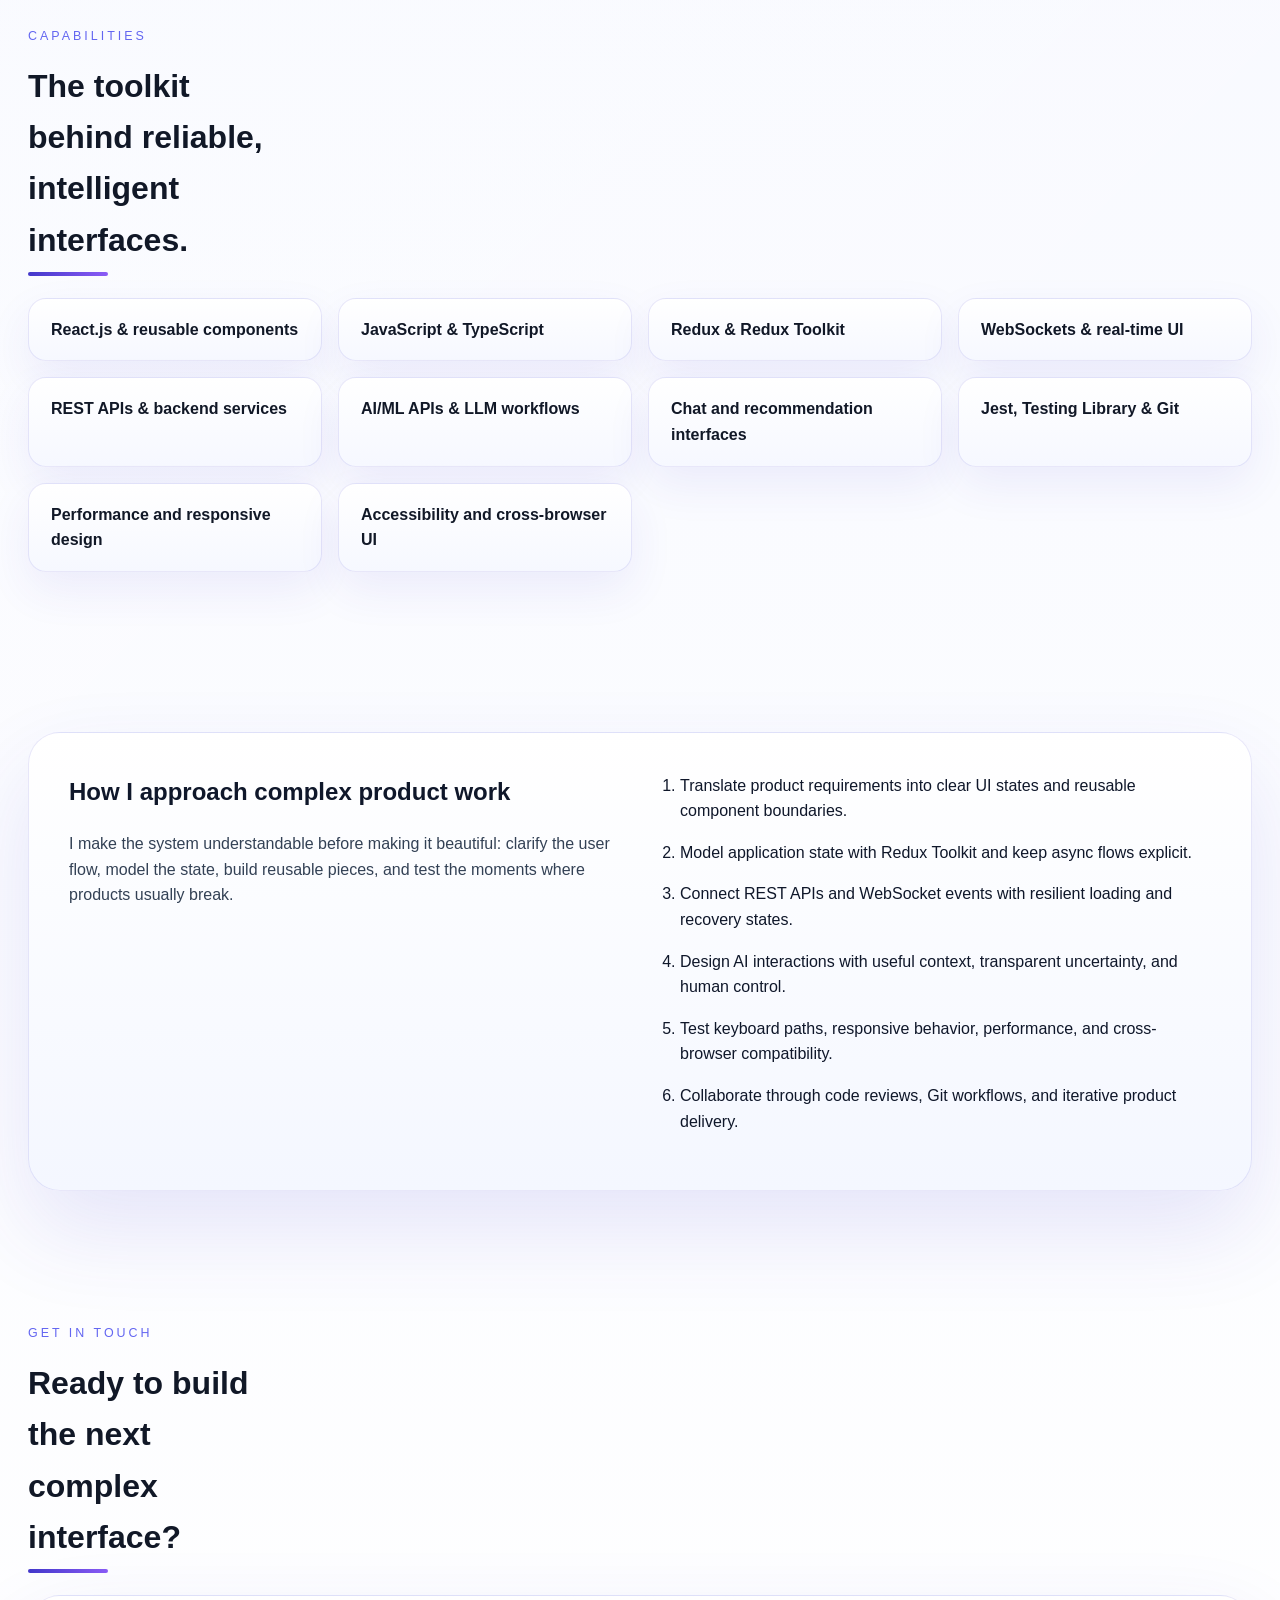
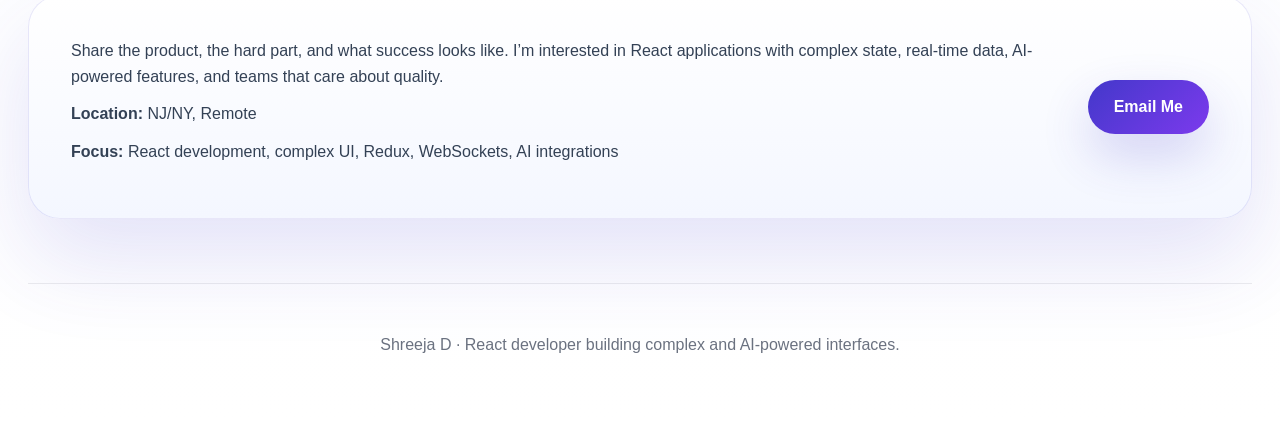
==== commit a382e662: "Improve React AI developer portfolio" ====
--- a/index.html
+++ b/index.html
@@ -1,59 +1,65 @@
+
 <!DOCTYPE html>
 <html lang="en">
 <head>
   <meta charset="UTF-8" />
   <meta name="viewport" content="width=device-width, initial-scale=1.0" />
-  <title>Shreeja Portfolio | UX Researcher & Designer</title>
+  <title>Shreeja D | React Engineer & AI Product Builder</title>
+  <meta name="description" content="Shreeja D is a React developer building complex, responsive, real-time, and AI-powered interfaces." />
   <link rel="preconnect" href="https://fonts.googleapis.com" />
   <link rel="preconnect" href="https://fonts.gstatic.com" crossorigin />
-  <link href="https://fonts.googleapis.com/css2?family=Inter:wght@400;500;600;700;800&display=swap" rel="stylesheet" />
+  <link href="https://fonts.googleapis.com/css2?family=DM+Mono:wght@400;500&family=Manrope:wght@400;500;600;700;800&display=swap" rel="stylesheet" />
   <link rel="stylesheet" href="styles.css" />
 </head>
 <body>
   <a class="skip-link" href="#main-content">Skip to main content</a>
   <div class="page-shell">
     <header class="site-header">
-      <a class="brand" href="#home" aria-label="Go to homepage">Shreeja D</a>
+      <a class="brand" href="#home" aria-label="Go to homepage"><span class="brand-mark">SD</span> Shreeja D</a>
       <button class="menu-toggle" aria-controls="primary-navigation" aria-expanded="false" aria-label="Open navigation menu">
         <span></span>
         <span></span>
         <span></span>
       </button>
       <nav class="nav-links" id="primary-navigation" aria-label="Primary navigation">
-        <a href="#about">About</a>
-        <a href="#work">Work</a>
-        <a href="#skills">Skills</a>
+        <a href="#about">Profile</a>
+        <a href="#work">Selected work</a>
+        <a href="#skills">Stack</a>
         <a href="#contact">Contact</a>
       </nav>
-      <a class="header-cta button button-secondary" href="#contact">Contact</a>
+      <a class="header-cta button button-secondary" href="#contact">Let’s talk <span aria-hidden="true">↗</span></a>
       <div class="nav-backdrop" aria-hidden="true"></div>
     </header>
 
     <main id="main-content">
       <section class="hero" id="home">
         <div class="hero-copy">
-          <p class="eyebrow">UX Researcher & Designer</p>
-          <h1>Designing evidence-driven experiences for complex systems.</h1>
-          <p class="hero-text">I partner with product, analytics and strategy teams to translate qualitative insight into clear journeys, wireframes and trusted digital services for diverse audiences.</p>
+          <p class="eyebrow"><span class="status-dot"></span> Available for select product teams</p>
+          <h1>Interfaces for the <em>intelligent</em> web.</h1>
+          <p class="hero-text">I’m Shreeja, a React engineer who turns complex data, real-time systems, and AI capabilities into calm, high-performing products people can actually use.</p>
           <div class="hero-highlights">
-            <span>Enterprise systems</span>
-            <span>Research-led design</span>
-            <span>Professional delivery</span>
+            <span>React + TypeScript</span>
+            <span>Redux Toolkit</span>
+            <span>AI-native UX</span>
           </div>
           <div class="hero-actions">
-            <a class="button button-primary" href="#work">View Projects</a>
-            <a class="button button-secondary" href="#contact">Share Requirements</a>
+            <a class="button button-primary" href="#work">Explore the work <span aria-hidden="true">↓</span></a>
+            <a class="button button-quiet" href="#contact">Start a conversation <span aria-hidden="true">↗</span></a>
           </div>
         </div>
         <div class="hero-panel">
-          <div class="panel-card">
-            <h2>Professional portfolio</h2>
-            <p>Strategic research, mixed-methods analysis, and usability-led design for enterprise and public service teams.</p>
-            <ul>
-              <li>Research-led discovery sprints</li>
-              <li>Quantitative + qualitative synthesis</li>
-              <li>User journeys, wireframes, reports</li>
-            </ul>
+          <div class="terminal-card">
+            <div class="terminal-bar"><span></span><span></span><span></span><small>shreeja / product-systems</small><b>•••</b></div>
+            <div class="terminal-body">
+              <p class="code-comment">// shipping useful complexity</p>
+              <p><span class="code-keyword">const</span> <span class="code-name">portfolio</span> = &#123;</p>
+              <p class="code-indent"><span class="code-key">focus</span>: <span class="code-string">'complex UI'</span>,</p>
+              <p class="code-indent"><span class="code-key">state</span>: <span class="code-string">'predictable'</span>,</p>
+              <p class="code-indent"><span class="code-key">realtime</span>: <span class="code-bool">true</span>,</p>
+              <p class="code-indent"><span class="code-key">ai</span>: <span class="code-string">'human-centered'</span></p>
+              <p>&#125;;</p>
+              <div class="terminal-result"><span class="status-dot"></span><span>all systems nominal</span><strong>98.6%</strong></div>
+            </div>
           </div>
         </div>
       </section>
@@ -61,25 +67,25 @@
       <section class="section about" id="about">
         <div class="section-heading">
           <span>About Me</span>
-          <h2>Senior UX Researcher and Designer ready to scale user-centered work.</h2>
+          <h2>React developer building clear interfaces for complex products.</h2>
         </div>
         <div class="about-grid">
           <div>
-            <p>With over twelve years of experience in generative and evaluative research, I create digital experiences that are grounded in rigorous evidence, built for measurable outcomes, and organized around diverse user needs.</p>
-            <p>I specialize in cross-functional collaboration with product managers, analytics experts, strategists, and engineering teams to shape research plans, surface patterns, and design journey-led solutions.</p>
+            <p>I build complex, responsive interfaces that make dense data and intelligent workflows feel approachable. My work combines React, JavaScript, TypeScript, reusable components, and thoughtful interaction design.</p>
+            <p>I partner with product, design, and backend teams to turn requirements into maintainable frontend systems with predictable state, reliable API integrations, and accessible user experiences.</p>
           </div>
           <div class="stats-panel">
             <div>
-              <span>12+ years</span>
-              <p>UX research and design leadership</p>
+              <span>React first</span>
+              <p>Reusable components and scalable frontend architecture</p>
             </div>
             <div>
-              <span>Mixed methods</span>
-              <p>Qualitative interviews, usability testing, surveys, analytics synthesis</p>
+              <span>Real-time</span>
+              <p>WebSocket data, live updates, loading states, and recovery flows</p>
             </div>
             <div>
-              <span>Cross-discipline</span>
-              <p>Product, data, strategy, engineering, stakeholder alignment</p>
+              <span>AI ready</span>
+              <p>LLM interfaces, chat experiences, recommendations, and human review</p>
             </div>
           </div>
         </div>
@@ -104,114 +110,114 @@
                 </div>
                 <div class="project-card-body">
                   <h3>Microsoft</h3>
-                  <p class="company-role">Internal operations research</p>
+                  <p class="company-role">Complex internal tools and AI-assisted workflows</p>
                   <p class="card-hint">Tap card to flip</p>
                 </div>
               </div>
               <div class="project-card-face project-card-back">
                 <div class="project-card-body">
                   <h3>Microsoft</h3>
-                  <p>Led research and journey mapping for internal digital operations, combining stakeholder interviews, analytics synthesis, and usability evaluation.</p>
-                </div>
-              </div>
-            </div>
-          </article>
-          <article class="project-card" role="button" tabindex="0" aria-expanded="false">
-            <div class="project-card-inner">
-              <div class="project-card-face project-card-front">
-                <div class="company-logo" aria-hidden="true">
-                  <img src="logos/sp-global.jpg" alt="S&amp;P Global logo">
+                  <p>Built responsive React interfaces for internal operations, connecting reusable UI components to API-driven workflows and clear loading and error states.</p>
+                </div>
+              </div>
+            </div>
+          </article>
+          <article class="project-card" role="button" tabindex="0" aria-expanded="false">
+            <div class="project-card-inner">
+              <div class="project-card-face project-card-front">
+                <div class="company-logo" aria-hidden="true">
+                  <img src="logos/sp-global.jpg" alt="S&amp;P Global logo" loading="lazy">
                 </div>
                 <div class="project-card-body">
                   <h3>S&amp;P Global</h3>
-                  <p class="company-role">Data product research</p>
+                  <p class="company-role">Data-dense dashboards and decision tools</p>
                   <p class="card-hint">Tap card to flip</p>
                 </div>
               </div>
               <div class="project-card-face project-card-back">
                 <div class="project-card-body">
                   <h3>S&amp;P Global</h3>
-                  <p>Designed evidence-based research plans and wireframes for a data-driven product experience, ensuring accessibility and inclusive insights.</p>
-                </div>
-              </div>
-            </div>
-          </article>
-          <article class="project-card" role="button" tabindex="0" aria-expanded="false">
-            <div class="project-card-inner">
-              <div class="project-card-face project-card-front">
-                <div class="company-logo" aria-hidden="true">
-                  <img src="logos/ubs.jpg" alt="UBS logo" class="ubs-logo">
+                  <p>Developed data-heavy product surfaces with shared filters, reusable table patterns, and accessible interaction states for fast decision-making.</p>
+                </div>
+              </div>
+            </div>
+          </article>
+          <article class="project-card" role="button" tabindex="0" aria-expanded="false">
+            <div class="project-card-inner">
+              <div class="project-card-face project-card-front">
+                <div class="company-logo" aria-hidden="true">
+                  <img src="logos/ubs.jpg" alt="UBS logo" class="ubs-logo" loading="lazy">
                 </div>
                 <div class="project-card-body">
                   <h3>UBS</h3>
-                  <p class="company-role">Financial services usability</p>
+                  <p class="company-role">High-trust financial service interfaces</p>
                   <p class="card-hint">Tap card to flip</p>
                 </div>
               </div>
               <div class="project-card-face project-card-back">
                 <div class="project-card-body">
                   <h3>UBS</h3>
-                  <p>Executed generative field research and evaluative usability testing to refine the user flow for a complex financial services platform.</p>
-                </div>
-              </div>
-            </div>
-          </article>
-          <article class="project-card" role="button" tabindex="0" aria-expanded="false">
-            <div class="project-card-inner">
-              <div class="project-card-face project-card-front">
-                <div class="company-logo" aria-hidden="true">
-                  <img src="logos/att.jpg" alt="AT&amp;T logo">
+                  <p>Shaped a dependable frontend experience for complex financial workflows, prioritizing validation, permissions, responsive layouts, and user confidence.</p>
+                </div>
+              </div>
+            </div>
+          </article>
+          <article class="project-card" role="button" tabindex="0" aria-expanded="false">
+            <div class="project-card-inner">
+              <div class="project-card-face project-card-front">
+                <div class="company-logo" aria-hidden="true">
+                  <img src="logos/att.jpg" alt="AT&amp;T logo" loading="lazy">
                 </div>
                 <div class="project-card-body">
                   <h3>AT&amp;T</h3>
-                  <p class="company-role">Customer journey improvement</p>
+                  <p class="company-role">Real-time customer and service experiences</p>
                   <p class="card-hint">Tap card to flip</p>
                 </div>
               </div>
               <div class="project-card-face project-card-back">
                 <div class="project-card-body">
                   <h3>AT&amp;T</h3>
-                  <p>Collaborated with analytics teams to triangulate behavioral data and qualitative findings, delivering improved customer journeys across digital channels.</p>
-                </div>
-              </div>
-            </div>
-          </article>
-          <article class="project-card" role="button" tabindex="0" aria-expanded="false">
-            <div class="project-card-inner">
-              <div class="project-card-face project-card-front">
-                <div class="company-logo" aria-hidden="true">
-                  <img src="logos/american-water.png" alt="American Water logo">
+                  <p>Integrated live service data into responsive customer flows, handling asynchronous updates and keeping the interface useful during network changes.</p>
+                </div>
+              </div>
+            </div>
+          </article>
+          <article class="project-card" role="button" tabindex="0" aria-expanded="false">
+            <div class="project-card-inner">
+              <div class="project-card-face project-card-front">
+                <div class="company-logo" aria-hidden="true">
+                  <img src="logos/american-water.png" alt="American Water logo" loading="lazy">
                 </div>
                 <div class="project-card-body">
                   <h3>American Water</h3>
-                  <p class="company-role">Utilities portal strategy</p>
+                  <p class="company-role">Self-service portal and guided support</p>
                   <p class="card-hint">Tap card to flip</p>
                 </div>
               </div>
               <div class="project-card-face project-card-back">
                 <div class="project-card-body">
                   <h3>American Water</h3>
-                  <p>Delivered research-led wireframes and experience recommendations for a utilities customer portal, focused on accessibility and service clarity.</p>
-                </div>
-              </div>
-            </div>
-          </article>
-          <article class="project-card" role="button" tabindex="0" aria-expanded="false">
-            <div class="project-card-inner">
-              <div class="project-card-face project-card-front">
-                <div class="company-logo" aria-hidden="true">
-                  <img src="logos/scholastic.png" alt="Scholastic logo">
+                  <p>Created accessible self-service patterns and an AI-assisted support flow that connects REST data with clear recommendations and human escalation.</p>
+                </div>
+              </div>
+            </div>
+          </article>
+          <article class="project-card" role="button" tabindex="0" aria-expanded="false">
+            <div class="project-card-inner">
+              <div class="project-card-face project-card-front">
+                <div class="company-logo" aria-hidden="true">
+                  <img src="logos/scholastic.png" alt="Scholastic logo" loading="lazy">
                 </div>
                 <div class="project-card-body">
                   <h3>Scholastic</h3>
-                  <p class="company-role">Learning experience design</p>
+                  <p class="company-role">Role-aware learning and analytics surfaces</p>
                   <p class="card-hint">Tap card to flip</p>
                 </div>
               </div>
               <div class="project-card-face project-card-back">
                 <div class="project-card-body">
                   <h3>Scholastic</h3>
-                  <p>Led research synthesis workshops with product and content teams to align learning experience design around user evidence and strategic goals.</p>
+                  <p>Built role-aware learning interfaces that turn analytics into useful next steps, with responsive layouts and reusable content components.</p>
                 </div>
               </div>
             </div>
@@ -222,35 +228,35 @@
       <section class="section skills" id="skills">
         <div class="section-heading">
           <span>Capabilities</span>
-          <h2>Research and design expertise that supports evidence-based product delivery.</h2>
+          <h2>The toolkit behind reliable, intelligent interfaces.</h2>
         </div>
         <div class="skills-grid">
-          <div class="skill-pill">Generative research</div>
-          <div class="skill-pill">Evaluative research</div>
-          <div class="skill-pill">Usability testing</div>
-          <div class="skill-pill">A/B testing analysis</div>
-          <div class="skill-pill">Mixed-methods planning</div>
-          <div class="skill-pill">Behavioral analytics synthesis</div>
-          <div class="skill-pill">User journey wireframes</div>
-          <div class="skill-pill">Research toolkit maturity</div>
-          <div class="skill-pill">Stakeholder facilitation</div>
-          <div class="skill-pill">Accessibility & representation</div>
+          <div class="skill-pill">React.js &amp; reusable components</div>
+          <div class="skill-pill">JavaScript &amp; TypeScript</div>
+          <div class="skill-pill">Redux &amp; Redux Toolkit</div>
+          <div class="skill-pill">WebSockets &amp; real-time UI</div>
+          <div class="skill-pill">REST APIs &amp; backend services</div>
+          <div class="skill-pill">AI/ML APIs &amp; LLM workflows</div>
+          <div class="skill-pill">Chat and recommendation interfaces</div>
+          <div class="skill-pill">Jest, Testing Library &amp; Git</div>
+          <div class="skill-pill">Performance and responsive design</div>
+          <div class="skill-pill">Accessibility and cross-browser UI</div>
         </div>
       </section>
 
       <section class="section approach">
         <div class="approach-card">
           <div>
-            <h2>How I approach high-priority service design</h2>
-            <p>Research strategy begins with framing the right questions, recruiting representative users, and validating insights with both qualitative and quantitative evidence.</p>
+            <h2>How I approach complex product work</h2>
+            <p>I make the system understandable before making it beautiful: clarify the user flow, model the state, build reusable pieces, and test the moments where products usually break.</p>
           </div>
           <ol>
-            <li>Define research goals and hypotheses with product, data, and strategy partners.</li>
-            <li>Recruit diverse users aligned to demographic and behavioral profiles.</li>
-            <li>Collect qualitative evidence through interviews, field studies and usability sessions.</li>
-            <li>Triangulate findings with analytics and behavioral data.</li>
-            <li>Design user journeys and wireframes grounded in evidence.</li>
-            <li>Document recommendations for product teams and decision makers.</li>
+            <li>Translate product requirements into clear UI states and reusable component boundaries.</li>
+            <li>Model application state with Redux Toolkit and keep async flows explicit.</li>
+            <li>Connect REST APIs and WebSocket events with resilient loading and recovery states.</li>
+            <li>Design AI interactions with useful context, transparent uncertainty, and human control.</li>
+            <li>Test keyboard paths, responsive behavior, performance, and cross-browser compatibility.</li>
+            <li>Collaborate through code reviews, Git workflows, and iterative product delivery.</li>
           </ol>
         </div>
       </section>
@@ -258,13 +264,13 @@
       <section class="section contact" id="contact">
         <div class="section-heading">
           <span>Get in Touch</span>
-          <h2>Ready to build research-driven experiences for users and organizations.</h2>
+          <h2>Ready to build the next complex interface?</h2>
         </div>
         <div class="contact-panel">
           <div>
-            <p>If you have a vendor brief, role description, or client interview topic for a senior UX researcher/designer, please share it. I can prepare a focused portfolio response that speaks directly to the client’s goals and the project context.</p>
+            <p>Share the product, the hard part, and what success looks like. I’m interested in React applications with complex state, real-time data, AI-powered features, and teams that care about quality.</p>
             <p><strong>Location:</strong> NJ/NY, Remote</p>
-            <p><strong>Expertise:</strong> Public service, enterprise UX, user research, journey design</p>
+            <p><strong>Focus:</strong> React development, complex UI, Redux, WebSockets, AI integrations</p>
           </div>
           <a class="button button-primary" href="mailto:shreejades@gmail.com">Email Me</a>
         </div>
@@ -272,7 +278,7 @@
     </main>
 
     <footer class="site-footer">
-      <p>Portfolio crafted for vendor sharing and client interview review — tailored to UX research and design leadership.</p>
+      <p>Shreeja D · React developer building complex and AI-powered interfaces.</p>
     </footer>
   </div>
   <script src="script.js"></script>
--- a/styles.css
+++ b/styles.css
@@ -803,3 +803,60 @@
     width: 100%;
   }
 }
+
+/* Hero system preview */
+.terminal-card {
+  overflow: hidden;
+  border: 1px solid #394c41;
+  background: #1d2924;
+  color: #d8e4d2;
+  box-shadow: 14px 14px 0 #96b8ff;
+}
+.terminal-bar {
+  display: flex;
+  align-items: center;
+  gap: 7px;
+  padding: 13px 16px;
+  border-bottom: 1px solid #394c41;
+  color: #718078;
+  font: 500 .65rem 'DM Mono', monospace;
+}
+.terminal-bar > span {
+  width: 8px;
+  height: 8px;
+  border-radius: 50%;
+  background: #ff795d;
+}
+.terminal-bar > span:nth-child(2) { background: #d7ff5f; }
+.terminal-bar > span:nth-child(3) { background: #96b8ff; }
+.terminal-bar small { margin-left: 10px; font-size: .65rem; }
+.terminal-bar b { margin-left: auto; font-weight: 400; }
+.terminal-body {
+  min-height: 380px;
+  padding: 42px 42px 30px;
+  font: 500 .9rem/2 'DM Mono', monospace;
+}
+.terminal-body p { margin: 0; }
+.code-comment { color: #718078; }
+.code-keyword { color: #ff795d; }
+.code-name, .code-key { color: #d7ff5f; }
+.code-string { color: #96b8ff; }
+.code-bool { color: #ffb28e; }
+.code-indent { padding-left: 28px; }
+.terminal-result {
+  display: flex;
+  align-items: center;
+  gap: 10px;
+  margin-top: 52px;
+  padding-top: 18px;
+  border-top: 1px solid #394c41;
+  color: #9aa99f;
+  font-size: .7rem;
+}
+.terminal-result .status-dot { background: #62b667; }
+.terminal-result strong { margin-left: auto; color: #d7ff5f; font-weight: 500; }
+@media (max-width: 680px) {
+  .terminal-body { min-height: 330px; padding: 30px 22px 22px; font-size: .72rem; }
+  .terminal-result { margin-top: 36px; }
+}
+
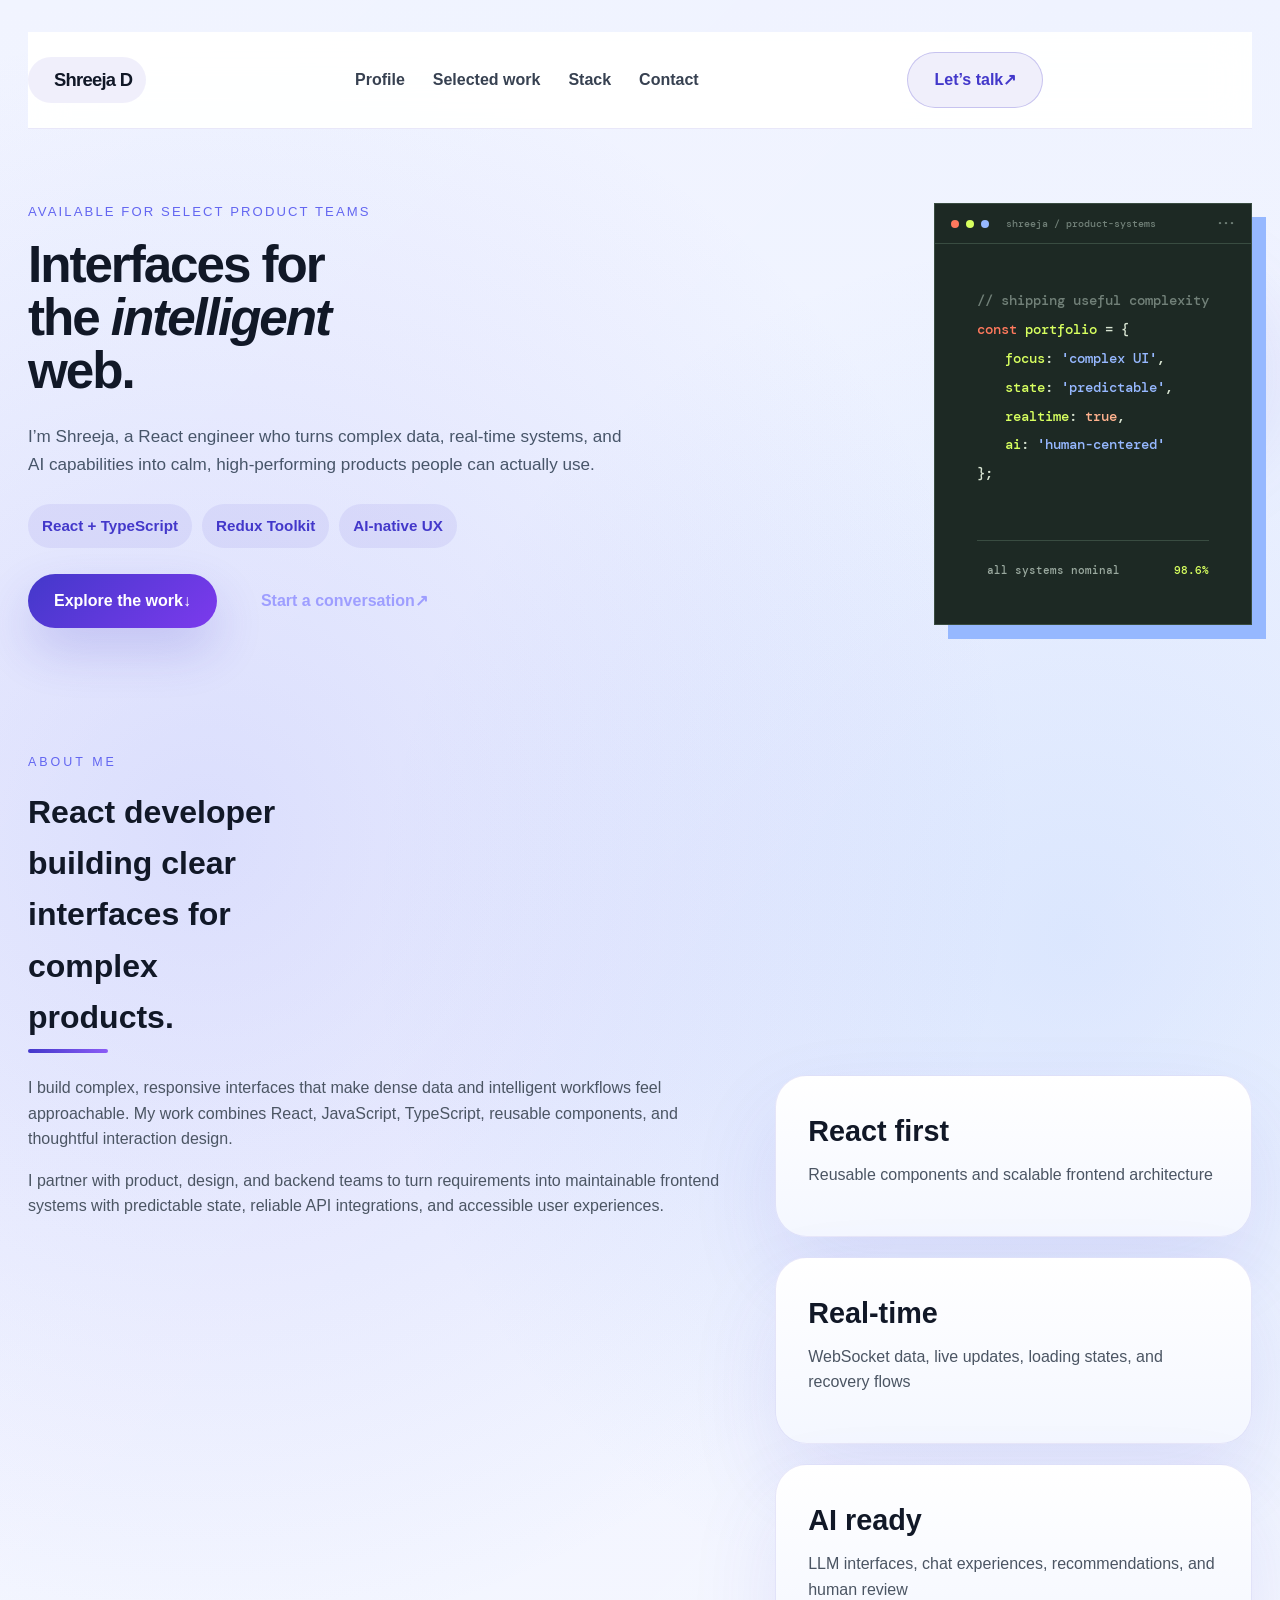
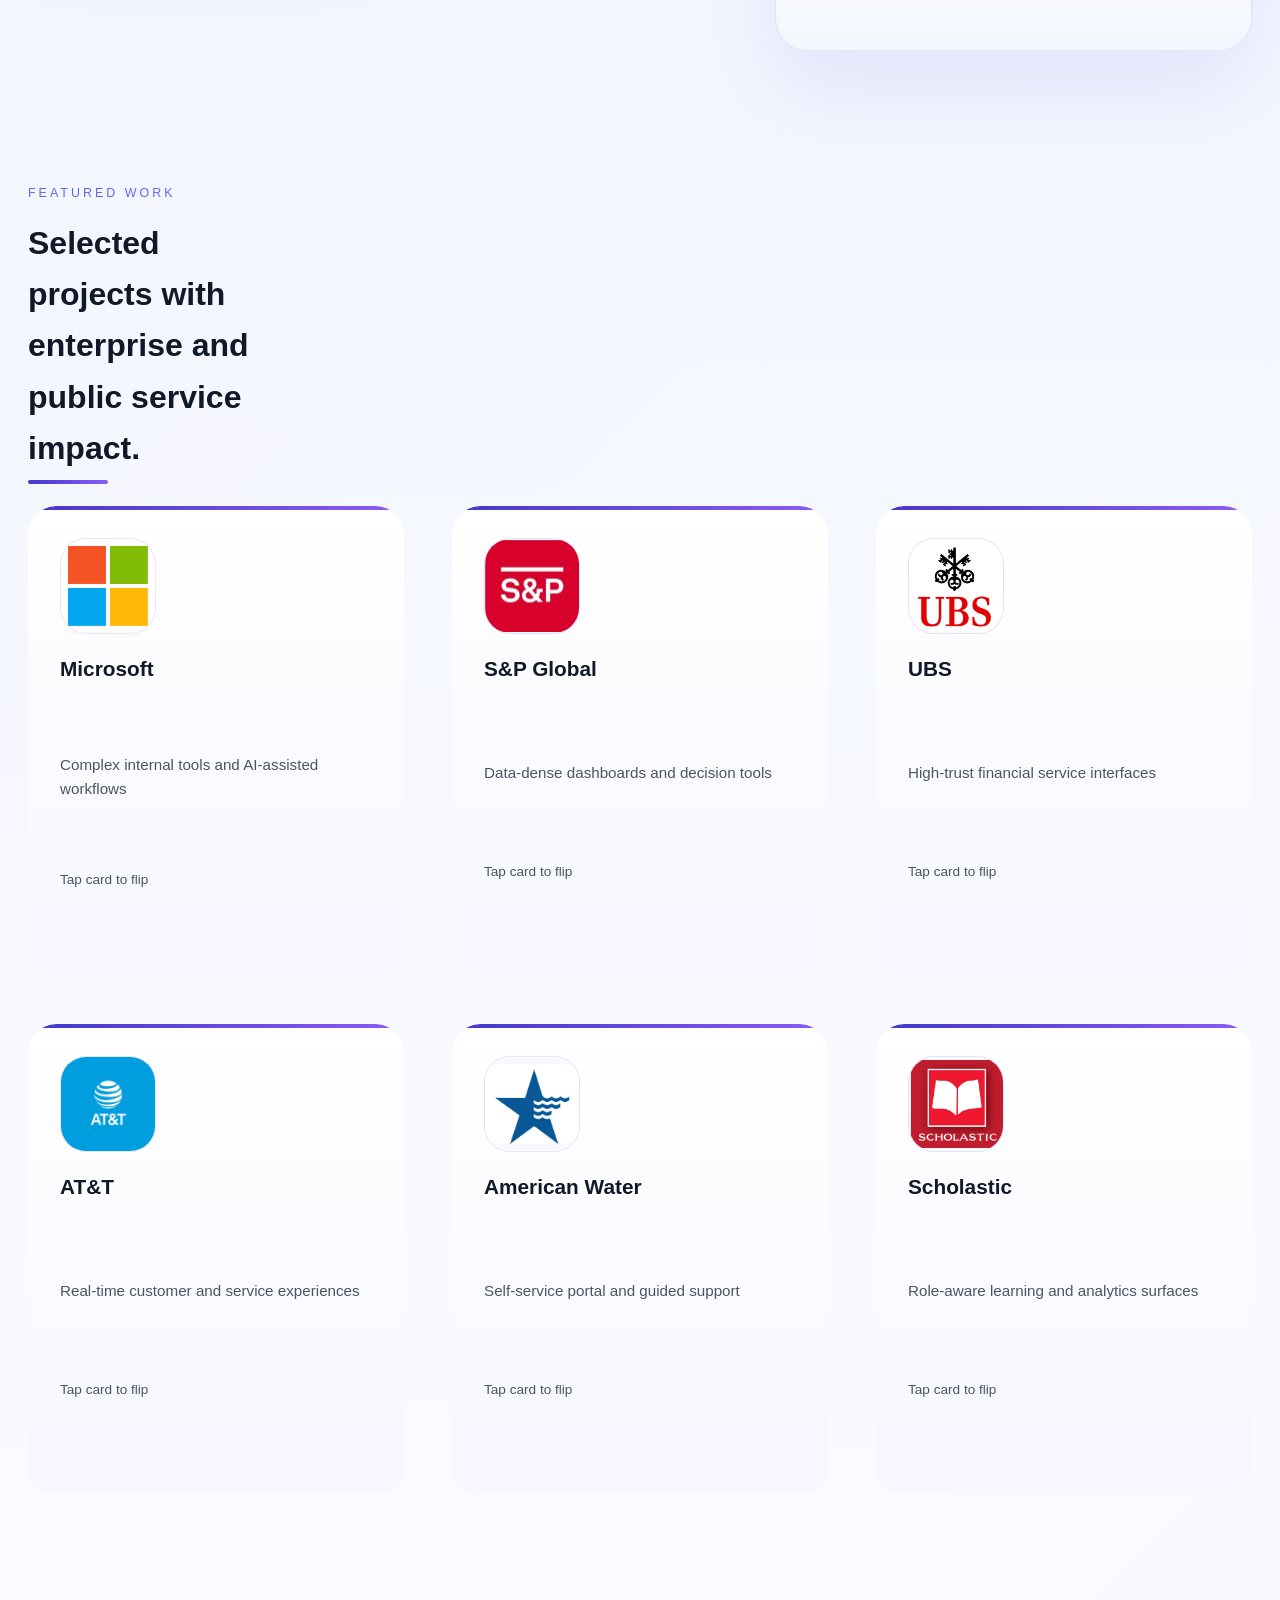
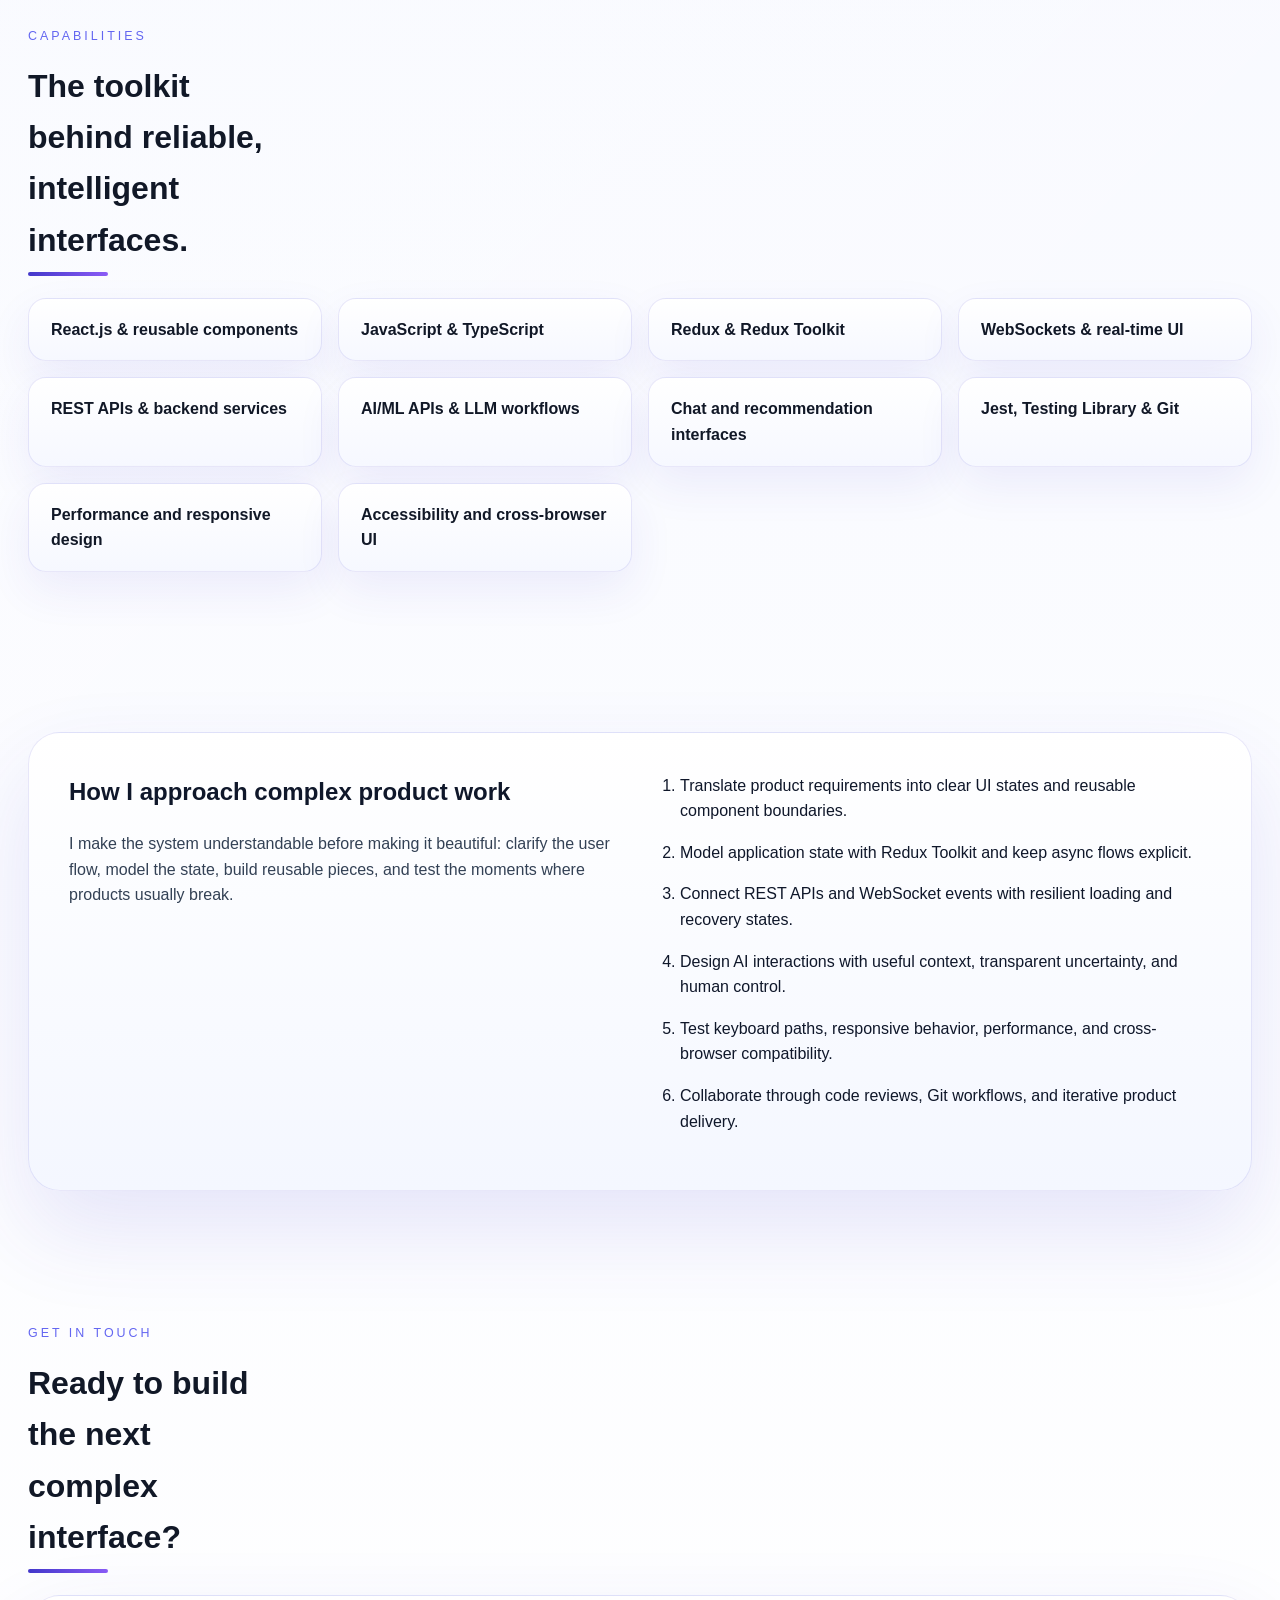
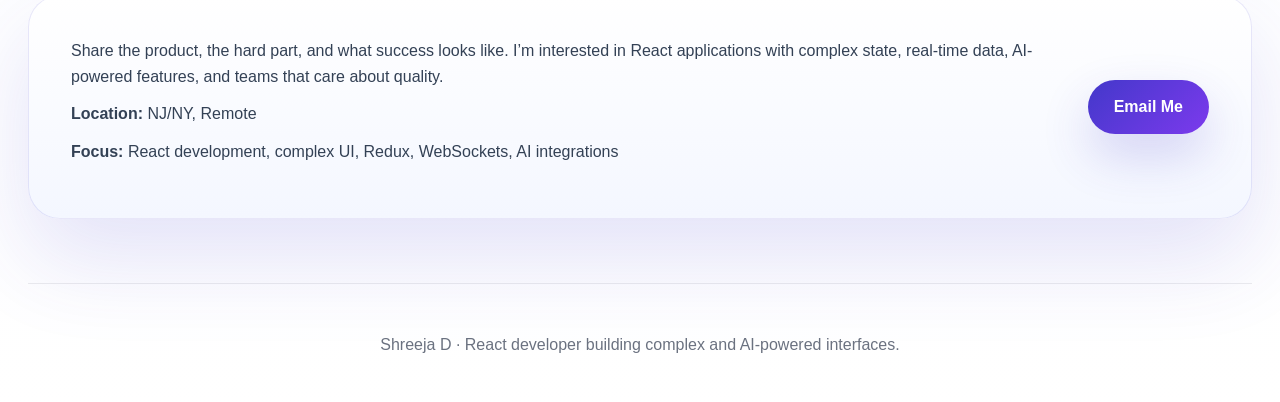
==== commit 65c57c0d: "Remove initials from portfolio header" ====
--- a/index.html
+++ b/index.html
@@ -15,7 +15,7 @@
   <a class="skip-link" href="#main-content">Skip to main content</a>
   <div class="page-shell">
     <header class="site-header">
-      <a class="brand" href="#home" aria-label="Go to homepage"><span class="brand-mark">SD</span> Shreeja D</a>
+      <a class="brand" href="#home" aria-label="Shreeja D, homepage">Shreeja D</a>
       <button class="menu-toggle" aria-controls="primary-navigation" aria-expanded="false" aria-label="Open navigation menu">
         <span></span>
         <span></span>
